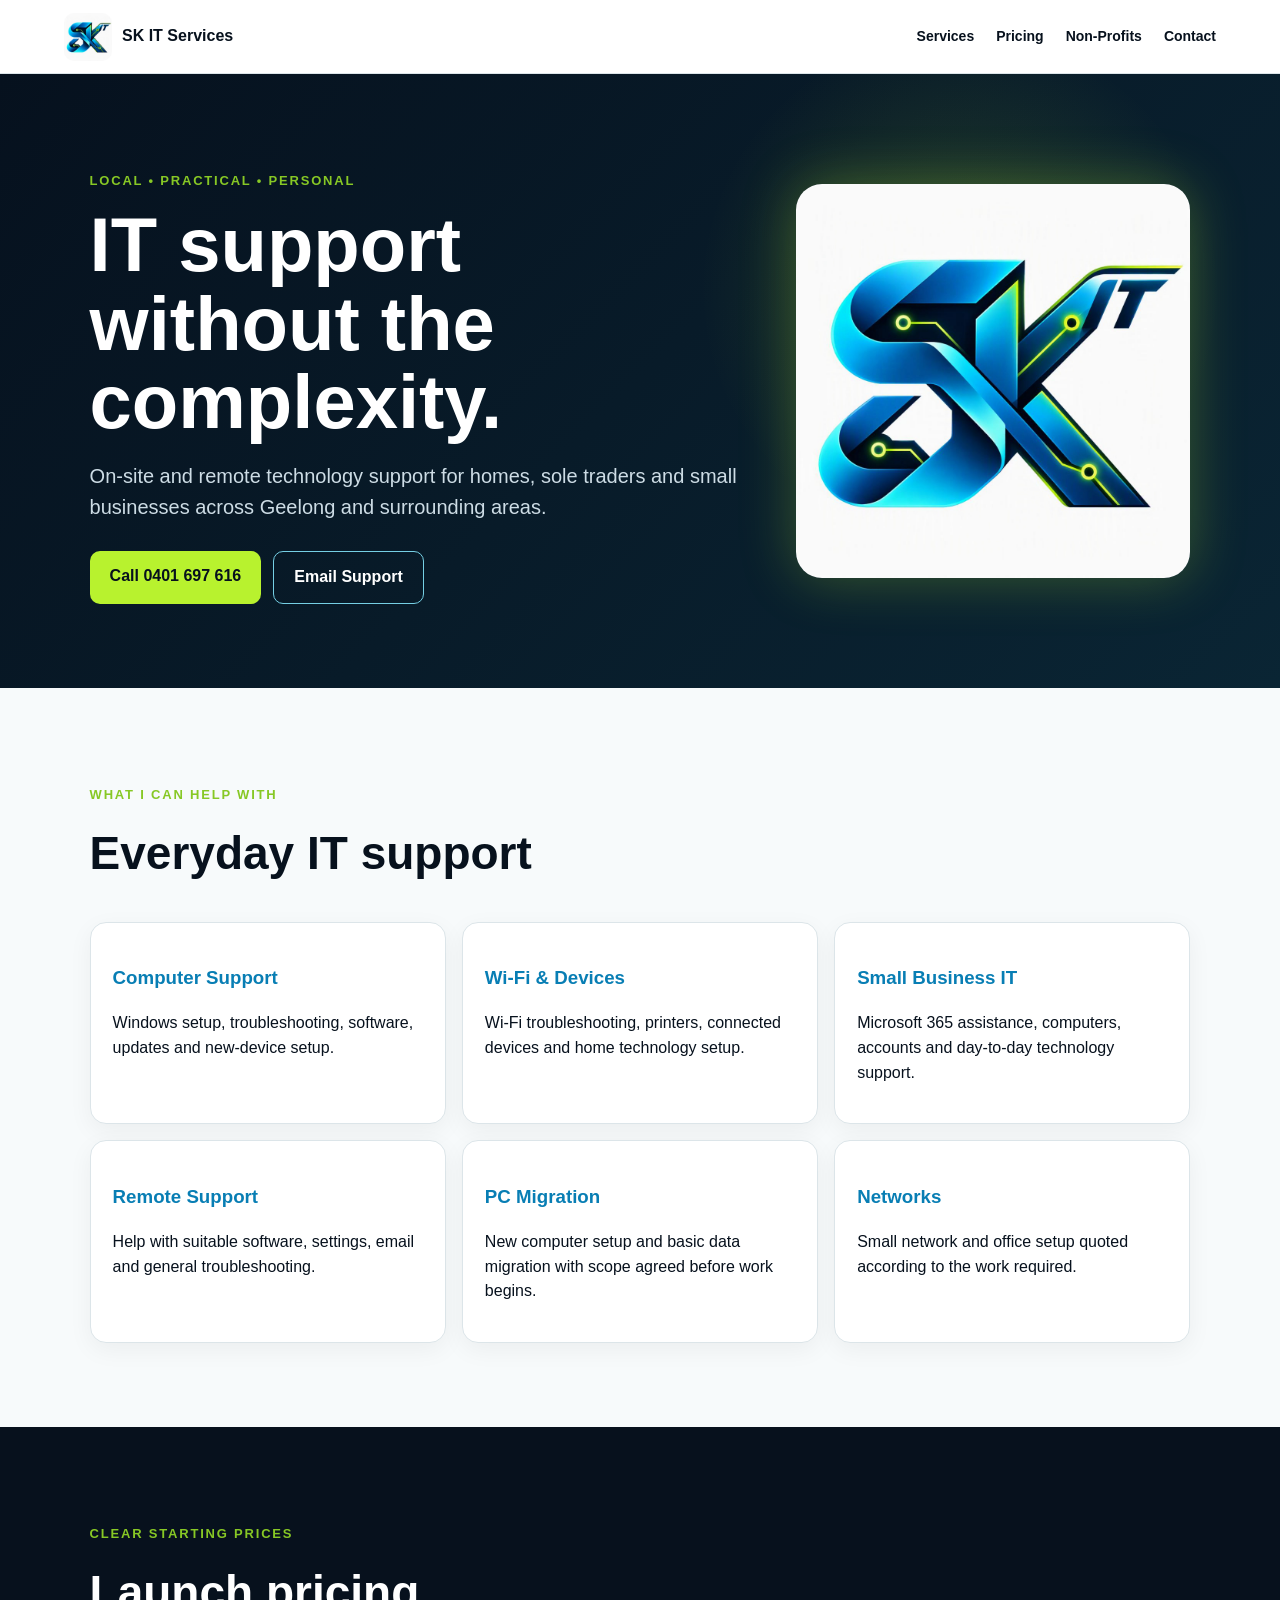
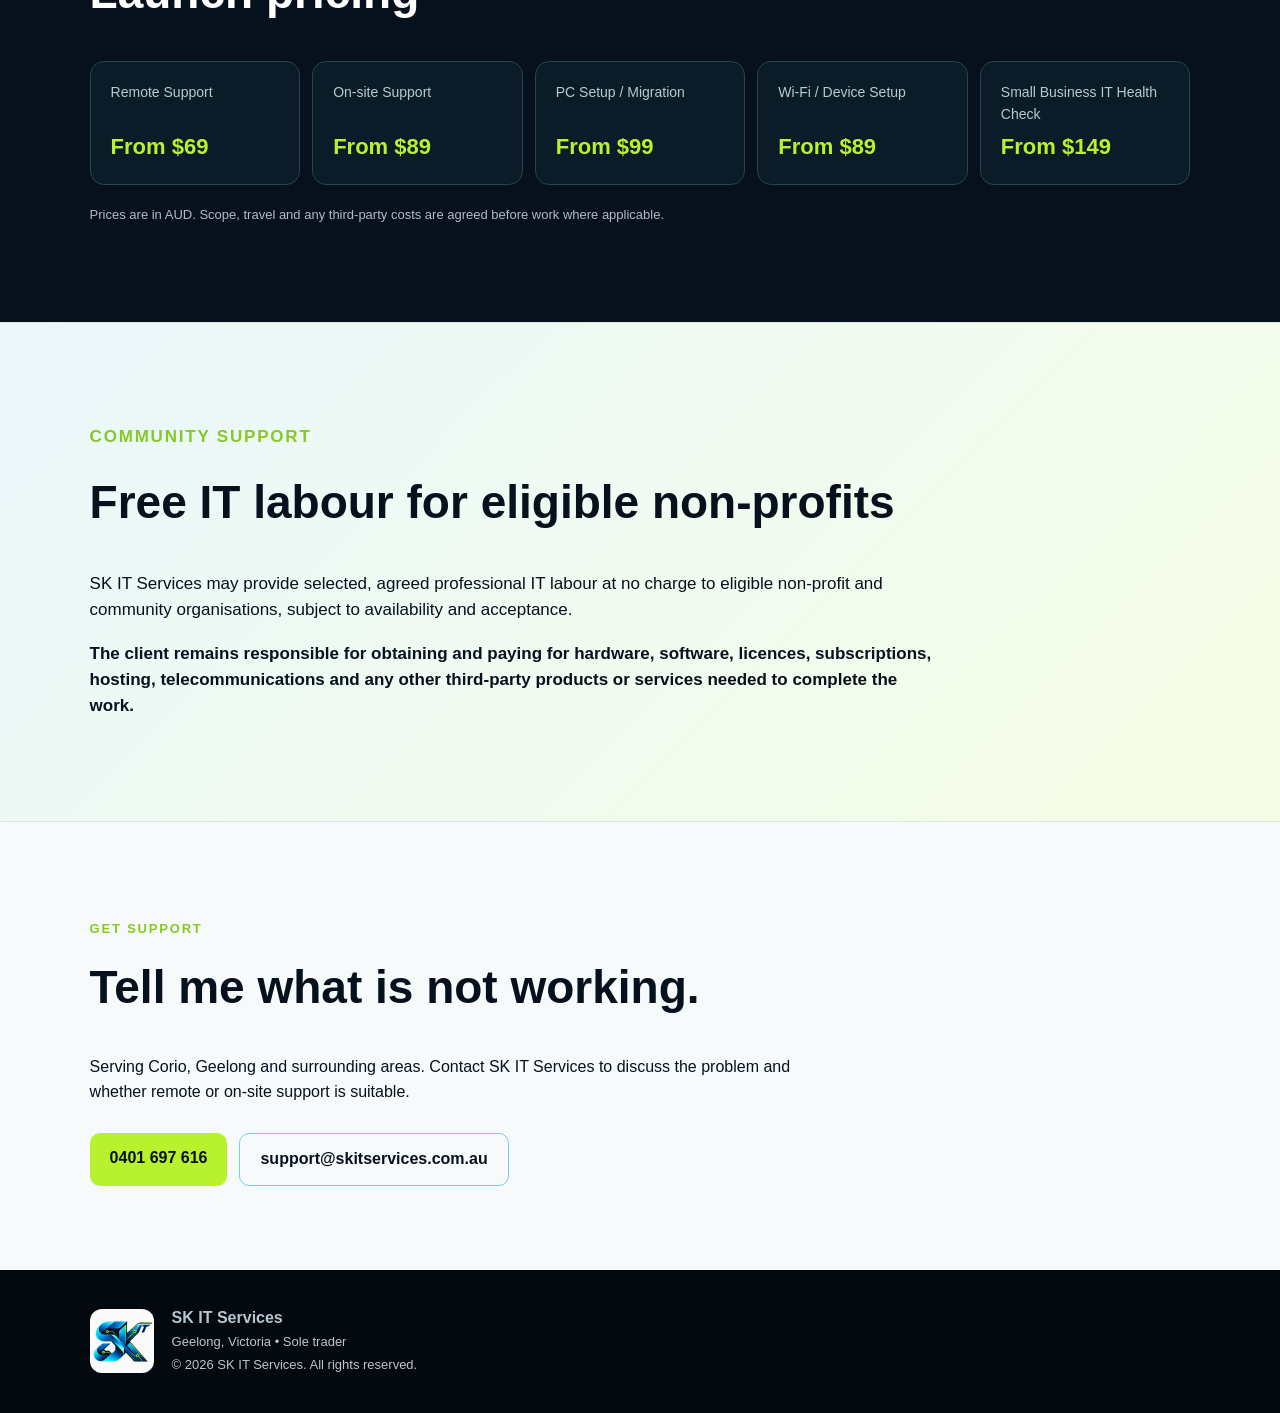
==== index.html @ b5fb4bb1 "Add files via upload" ====
<!doctype html><html lang="en"><head><meta charset="utf-8"><meta name="viewport" content="width=device-width,initial-scale=1"><meta name="description" content="SK IT Services - local IT support for homes, sole traders, small businesses and non-profits in Geelong and surrounding areas."><title>SK IT Services | Geelong IT Support</title><link rel="stylesheet" href="style.css"></head><body>
<header><a class="brand" href="#top"><img src="Designer.jpg" alt="SK IT Services logo"><span>SK IT Services</span></a><nav><a href="#services">Services</a><a href="#pricing">Pricing</a><a href="#community">Non-Profits</a><a href="#contact">Contact</a></nav></header>
<main id="top"><section class="hero"><div><p class="eyebrow">LOCAL • PRACTICAL • PERSONAL</p><h1>IT support without the complexity.</h1><p class="lead">On-site and remote technology support for homes, sole traders and small businesses across Geelong and surrounding areas.</p><div class="actions"><a class="primary" href="tel:+61401697616">Call 0401 697 616</a><a class="secondary" href="mailto:support@skitservices.com.au">Email Support</a></div></div><img class="hero-logo" src="Designer.jpg" alt="SK IT Services blue SK circuit logo"></section>
<section id="services"><p class="eyebrow">WHAT I CAN HELP WITH</p><h2>Everyday IT support</h2><div class="cards"><article><h3>Computer Support</h3><p>Windows setup, troubleshooting, software, updates and new-device setup.</p></article><article><h3>Wi-Fi & Devices</h3><p>Wi-Fi troubleshooting, printers, connected devices and home technology setup.</p></article><article><h3>Small Business IT</h3><p>Microsoft 365 assistance, computers, accounts and day-to-day technology support.</p></article><article><h3>Remote Support</h3><p>Help with suitable software, settings, email and general troubleshooting.</p></article><article><h3>PC Migration</h3><p>New computer setup and basic data migration with scope agreed before work begins.</p></article><article><h3>Networks</h3><p>Small network and office setup quoted according to the work required.</p></article></div></section>
<section id="pricing" class="dark"><p class="eyebrow">CLEAR STARTING PRICES</p><h2>Launch pricing</h2><div class="prices"><article><span>Remote Support</span><strong>From $69</strong></article><article><span>On-site Support</span><strong>From $89</strong></article><article><span>PC Setup / Migration</span><strong>From $99</strong></article><article><span>Wi-Fi / Device Setup</span><strong>From $89</strong></article><article><span>Small Business IT Health Check</span><strong>From $149</strong></article></div><p class="note">Prices are in AUD. Scope, travel and any third-party costs are agreed before work where applicable.</p></section>
<section id="community" class="community"><p class="eyebrow">COMMUNITY SUPPORT</p><h2>Free IT labour for eligible non-profits</h2><p>SK IT Services may provide selected, agreed professional IT labour at no charge to eligible non-profit and community organisations, subject to availability and acceptance.</p><p><strong>The client remains responsible for obtaining and paying for hardware, software, licences, subscriptions, hosting, telecommunications and any other third-party products or services needed to complete the work.</strong></p></section>
<section id="contact"><p class="eyebrow">GET SUPPORT</p><h2>Tell me what is not working.</h2><p>Serving Corio, Geelong and surrounding areas. Contact SK IT Services to discuss the problem and whether remote or on-site support is suitable.</p><div class="actions"><a class="primary" href="tel:+61401697616">0401 697 616</a><a class="secondary" href="mailto:support@skitservices.com.au">support@skitservices.com.au</a></div></section></main>
<footer><img src="Designer.jpg" alt="SK IT Services logo"><div><strong>SK IT Services</strong><p>Geelong, Victoria • Sole trader</p><p>© 2026 SK IT Services. All rights reserved.</p></div></footer></body></html>
---- style.css ----
:root{--ink:#07111d;--blue:#087ec1;--cyan:#29d6ef;--lime:#b8f22e;--muted:#5e6b78;--paper:#f7fafb;--line:#dce5e9}*{box-sizing:border-box}html{scroll-behavior:smooth}body{margin:0;font-family:Arial,Helvetica,sans-serif;color:var(--ink);background:var(--paper);line-height:1.55}header{height:74px;display:flex;align-items:center;justify-content:space-between;padding:0 max(5vw,20px);background:#fff;border-bottom:1px solid var(--line);position:sticky;top:0;z-index:10}.brand{display:flex;gap:10px;align-items:center;color:var(--ink);text-decoration:none;font-weight:800}.brand img{width:48px;height:48px;object-fit:cover;border-radius:10px}nav{display:flex;gap:22px}nav a{color:var(--ink);text-decoration:none;font-weight:650;font-size:14px}main>section{padding:84px max(7vw,24px)}.hero{min-height:600px;display:grid;grid-template-columns:1.25fr .75fr;gap:48px;align-items:center;background:radial-gradient(circle at 75% 35%,rgba(184,242,46,.16),transparent 25%),linear-gradient(135deg,#06111e,#0a2534);color:#fff}.hero h1{font-size:clamp(42px,6vw,76px);line-height:1.03;margin:.2em 0;max-width:820px}.lead{font-size:20px;max-width:700px;color:#cddce5}.eyebrow{color:#87c825;font-size:13px;font-weight:900;letter-spacing:1.8px}.hero-logo{width:min(100%,460px);border-radius:26px;box-shadow:0 0 55px rgba(184,242,46,.28)}.actions{display:flex;gap:12px;flex-wrap:wrap;margin-top:28px}.actions a{padding:13px 20px;border-radius:10px;text-decoration:none;font-weight:800}.primary{background:var(--lime);color:#07111d}.secondary{border:1px solid #75cfe4;color:inherit}h2{font-size:clamp(30px,4vw,46px);margin:.15em 0 .7em}.cards{display:grid;grid-template-columns:repeat(3,1fr);gap:16px}.cards article{background:#fff;border:1px solid var(--line);border-radius:16px;padding:22px;box-shadow:0 7px 25px rgba(7,17,29,.05)}.cards h3{color:#087eb4}.dark{background:#07111d;color:#fff}.prices{display:grid;grid-template-columns:repeat(5,1fr);gap:12px}.prices article{border:1px solid #244454;border-radius:14px;padding:20px;background:#0b1c28}.prices span{display:block;color:#b8c9d2;font-size:14px;min-height:48px}.prices strong{display:block;color:var(--lime);font-size:22px}.note{color:#aebdc6;font-size:13px;margin-top:20px}.community{background:linear-gradient(135deg,#eaf7fb,#f7fee6);border-top:1px solid #d7e8da;border-bottom:1px solid #d7e8da}.community p{max-width:850px;font-size:17px}#contact p{max-width:760px}footer{background:#03090e;color:#b7c6cf;padding:36px max(7vw,24px);display:flex;gap:18px;align-items:center}footer img{width:64px;height:64px;object-fit:cover;border-radius:12px}footer p{margin:2px 0;font-size:13px}@media(max-width:820px){nav{display:none}.hero{grid-template-columns:1fr;min-height:unset}.hero-logo{width:240px}.cards{grid-template-columns:1fr}.prices{grid-template-columns:1fr 1fr}.hero{padding-top:60px}}@media(max-width:460px){.prices{grid-template-columns:1fr}.hero h1{font-size:42px}main>section{padding:58px 22px}.secondary{word-break:break-word}}
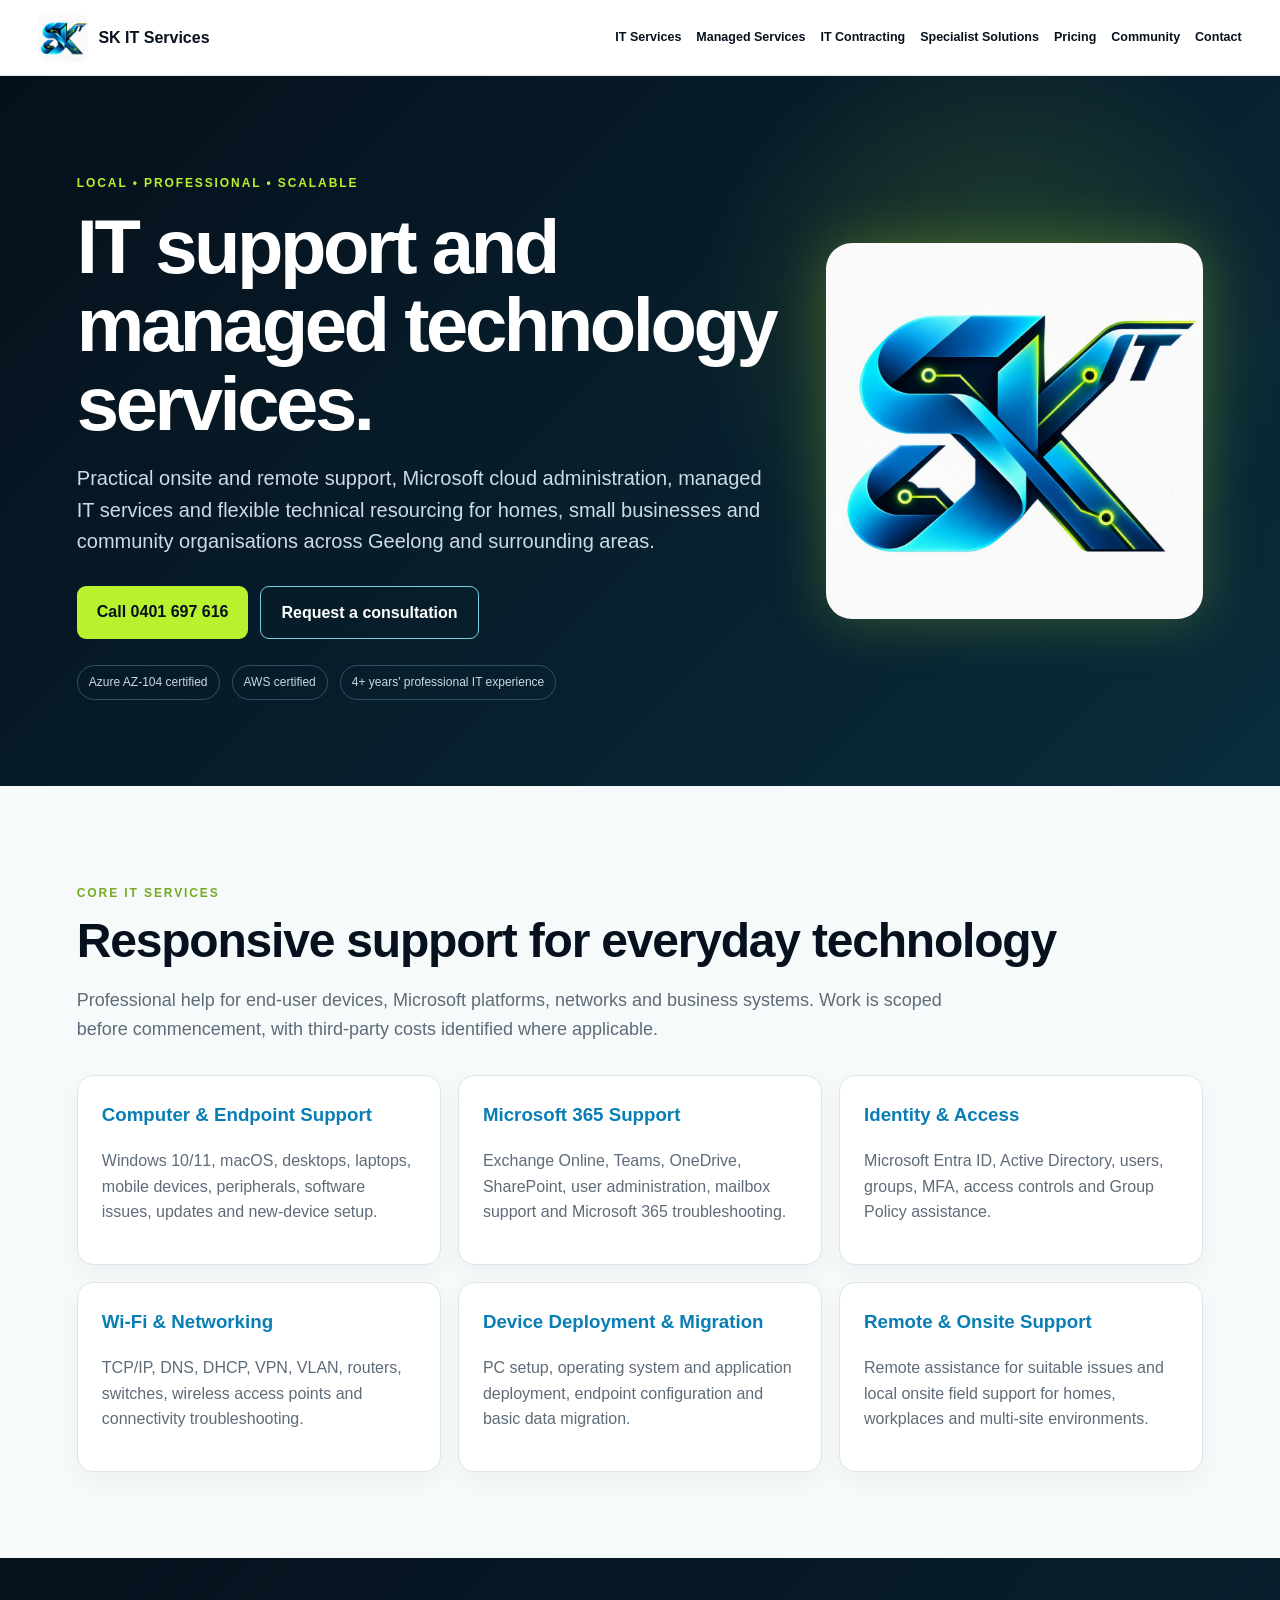
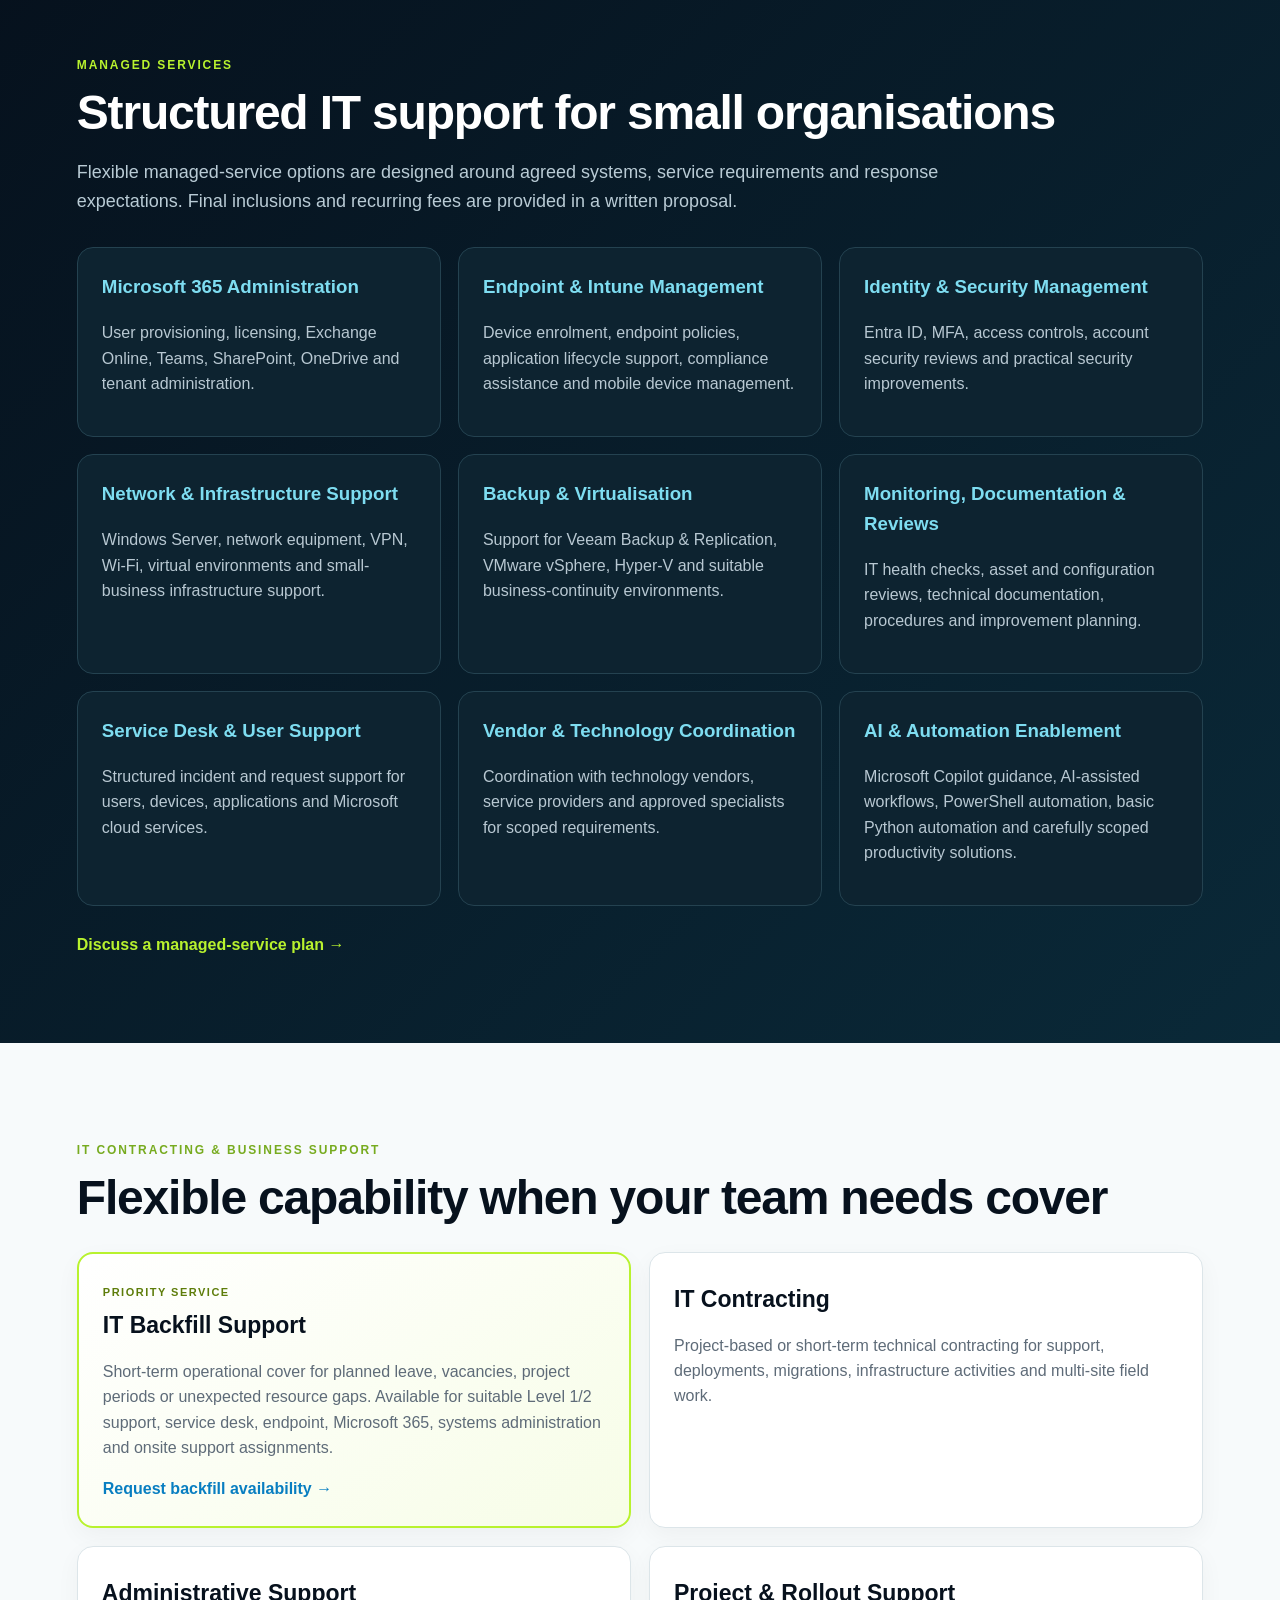
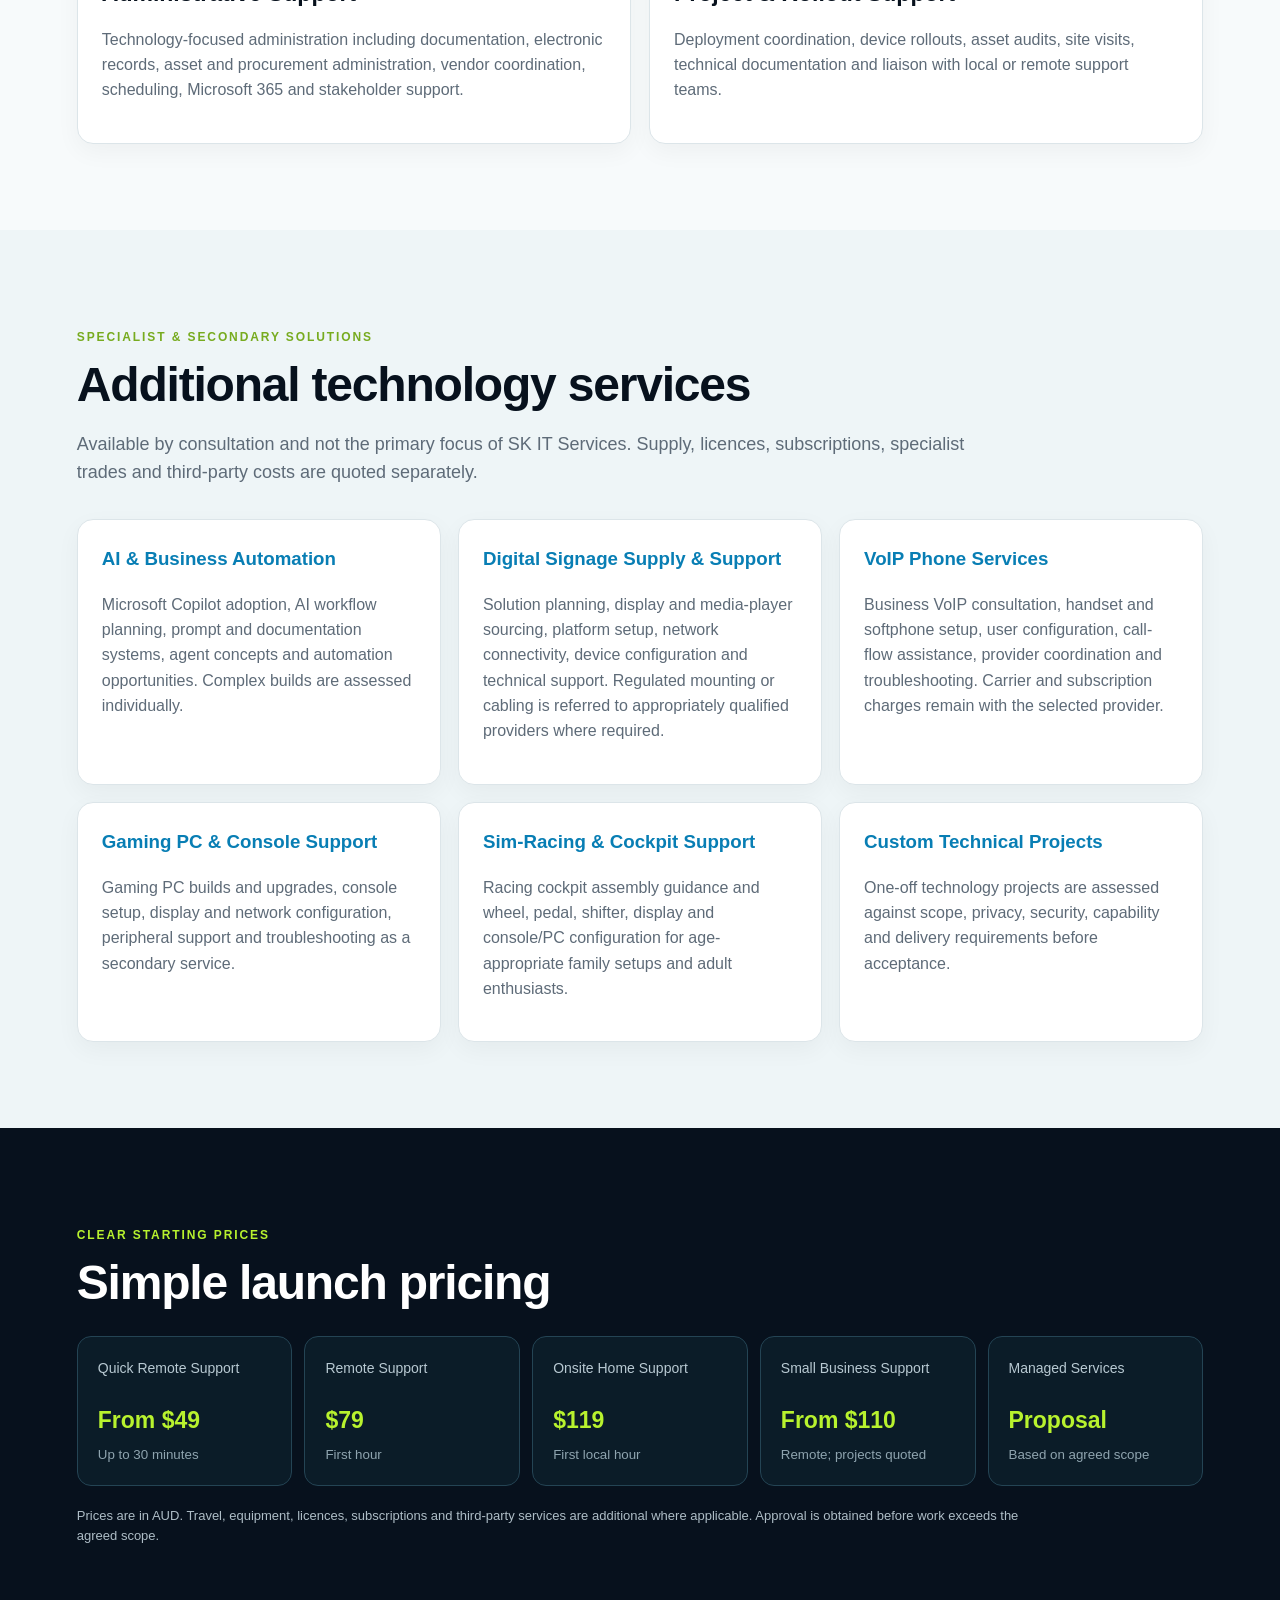
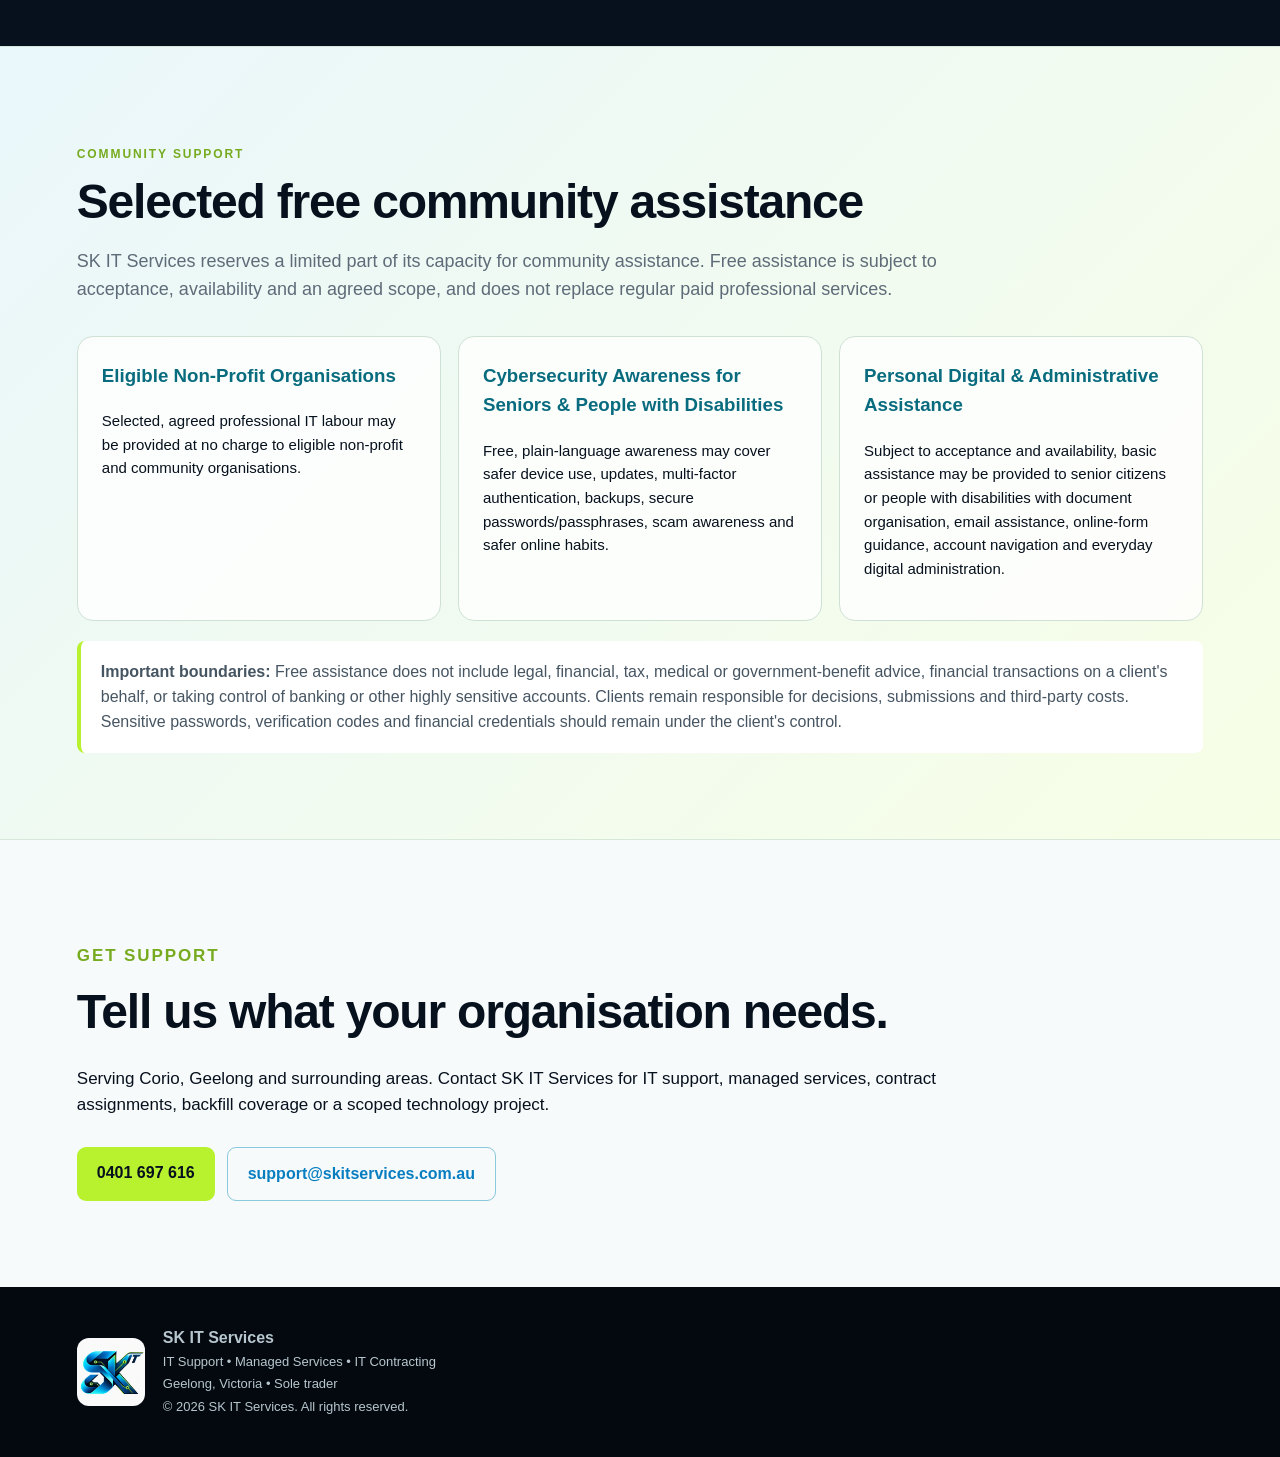
==== commit 0cbc5d2d: "Add files via upload" ====
--- a/index.html
+++ b/index.html
@@ -1,8 +1,13 @@
-<!doctype html><html lang="en"><head><meta charset="utf-8"><meta name="viewport" content="width=device-width,initial-scale=1"><meta name="description" content="SK IT Services - local IT support for homes, sole traders, small businesses and non-profits in Geelong and surrounding areas."><title>SK IT Services | Geelong IT Support</title><link rel="stylesheet" href="style.css"></head><body>
-<header><a class="brand" href="#top"><img src="Designer.jpg" alt="SK IT Services logo"><span>SK IT Services</span></a><nav><a href="#services">Services</a><a href="#pricing">Pricing</a><a href="#community">Non-Profits</a><a href="#contact">Contact</a></nav></header>
-<main id="top"><section class="hero"><div><p class="eyebrow">LOCAL • PRACTICAL • PERSONAL</p><h1>IT support without the complexity.</h1><p class="lead">On-site and remote technology support for homes, sole traders and small businesses across Geelong and surrounding areas.</p><div class="actions"><a class="primary" href="tel:+61401697616">Call 0401 697 616</a><a class="secondary" href="mailto:support@skitservices.com.au">Email Support</a></div></div><img class="hero-logo" src="Designer.jpg" alt="SK IT Services blue SK circuit logo"></section>
-<section id="services"><p class="eyebrow">WHAT I CAN HELP WITH</p><h2>Everyday IT support</h2><div class="cards"><article><h3>Computer Support</h3><p>Windows setup, troubleshooting, software, updates and new-device setup.</p></article><article><h3>Wi-Fi & Devices</h3><p>Wi-Fi troubleshooting, printers, connected devices and home technology setup.</p></article><article><h3>Small Business IT</h3><p>Microsoft 365 assistance, computers, accounts and day-to-day technology support.</p></article><article><h3>Remote Support</h3><p>Help with suitable software, settings, email and general troubleshooting.</p></article><article><h3>PC Migration</h3><p>New computer setup and basic data migration with scope agreed before work begins.</p></article><article><h3>Networks</h3><p>Small network and office setup quoted according to the work required.</p></article></div></section>
-<section id="pricing" class="dark"><p class="eyebrow">CLEAR STARTING PRICES</p><h2>Launch pricing</h2><div class="prices"><article><span>Remote Support</span><strong>From $69</strong></article><article><span>On-site Support</span><strong>From $89</strong></article><article><span>PC Setup / Migration</span><strong>From $99</strong></article><article><span>Wi-Fi / Device Setup</span><strong>From $89</strong></article><article><span>Small Business IT Health Check</span><strong>From $149</strong></article></div><p class="note">Prices are in AUD. Scope, travel and any third-party costs are agreed before work where applicable.</p></section>
-<section id="community" class="community"><p class="eyebrow">COMMUNITY SUPPORT</p><h2>Free IT labour for eligible non-profits</h2><p>SK IT Services may provide selected, agreed professional IT labour at no charge to eligible non-profit and community organisations, subject to availability and acceptance.</p><p><strong>The client remains responsible for obtaining and paying for hardware, software, licences, subscriptions, hosting, telecommunications and any other third-party products or services needed to complete the work.</strong></p></section>
-<section id="contact"><p class="eyebrow">GET SUPPORT</p><h2>Tell me what is not working.</h2><p>Serving Corio, Geelong and surrounding areas. Contact SK IT Services to discuss the problem and whether remote or on-site support is suitable.</p><div class="actions"><a class="primary" href="tel:+61401697616">0401 697 616</a><a class="secondary" href="mailto:support@skitservices.com.au">support@skitservices.com.au</a></div></section></main>
-<footer><img src="Designer.jpg" alt="SK IT Services logo"><div><strong>SK IT Services</strong><p>Geelong, Victoria • Sole trader</p><p>© 2026 SK IT Services. All rights reserved.</p></div></footer></body></html>
+<!doctype html><html lang="en"><head><meta charset="utf-8"><meta name="viewport" content="width=device-width,initial-scale=1"><meta name="description" content="SK IT Services provides IT support, managed services, Microsoft cloud support, IT backfill and specialist technology solutions across Geelong and surrounding areas."><title>SK IT Services | IT Support & Managed Services Geelong</title><link rel="stylesheet" href="style.css"></head><body>
+<header><a class="brand" href="#top"><img src="Designer.jpg" alt="SK IT Services logo"><span>SK IT Services</span></a><button class="menu" aria-label="Open navigation" aria-expanded="false">☰</button><nav><a href="#services">IT Services</a><a href="#managed">Managed Services</a><a href="#workforce">IT Contracting</a><a href="#specialist">Specialist Solutions</a><a href="#pricing">Pricing</a><a href="#community">Community</a><a href="#contact">Contact</a></nav></header>
+<main id="top">
+<section class="hero"><div><p class="eyebrow">LOCAL • PROFESSIONAL • SCALABLE</p><h1>IT support and managed technology services.</h1><p class="lead">Practical onsite and remote support, Microsoft cloud administration, managed IT services and flexible technical resourcing for homes, small businesses and community organisations across Geelong and surrounding areas.</p><div class="actions"><a class="primary" href="tel:+61401697616">Call 0401 697 616</a><a class="secondary" href="mailto:support@skitservices.com.au?subject=IT%20Services%20Enquiry">Request a consultation</a></div><div class="trust"><span>Azure AZ-104 certified</span><span>AWS certified</span><span>4+ years' professional IT experience</span></div></div><img class="hero-logo" src="Designer.jpg" alt="SK IT Services logo"></section>
+<section id="services"><p class="eyebrow">CORE IT SERVICES</p><h2>Responsive support for everyday technology</h2><p class="section-intro">Professional help for end-user devices, Microsoft platforms, networks and business systems. Work is scoped before commencement, with third-party costs identified where applicable.</p><div class="cards"><article><h3>Computer & Endpoint Support</h3><p>Windows 10/11, macOS, desktops, laptops, mobile devices, peripherals, software issues, updates and new-device setup.</p></article><article><h3>Microsoft 365 Support</h3><p>Exchange Online, Teams, OneDrive, SharePoint, user administration, mailbox support and Microsoft 365 troubleshooting.</p></article><article><h3>Identity & Access</h3><p>Microsoft Entra ID, Active Directory, users, groups, MFA, access controls and Group Policy assistance.</p></article><article><h3>Wi-Fi & Networking</h3><p>TCP/IP, DNS, DHCP, VPN, VLAN, routers, switches, wireless access points and connectivity troubleshooting.</p></article><article><h3>Device Deployment & Migration</h3><p>PC setup, operating system and application deployment, endpoint configuration and basic data migration.</p></article><article><h3>Remote & Onsite Support</h3><p>Remote assistance for suitable issues and local onsite field support for homes, workplaces and multi-site environments.</p></article></div></section>
+<section id="managed" class="managed"><p class="eyebrow">MANAGED SERVICES</p><h2>Structured IT support for small organisations</h2><p class="section-intro light-copy">Flexible managed-service options are designed around agreed systems, service requirements and response expectations. Final inclusions and recurring fees are provided in a written proposal.</p><div class="cards dark-cards"><article><h3>Microsoft 365 Administration</h3><p>User provisioning, licensing, Exchange Online, Teams, SharePoint, OneDrive and tenant administration.</p></article><article><h3>Endpoint & Intune Management</h3><p>Device enrolment, endpoint policies, application lifecycle support, compliance assistance and mobile device management.</p></article><article><h3>Identity & Security Management</h3><p>Entra ID, MFA, access controls, account security reviews and practical security improvements.</p></article><article><h3>Network & Infrastructure Support</h3><p>Windows Server, network equipment, VPN, Wi-Fi, virtual environments and small-business infrastructure support.</p></article><article><h3>Backup & Virtualisation</h3><p>Support for Veeam Backup & Replication, VMware vSphere, Hyper-V and suitable business-continuity environments.</p></article><article><h3>Monitoring, Documentation & Reviews</h3><p>IT health checks, asset and configuration reviews, technical documentation, procedures and improvement planning.</p></article><article><h3>Service Desk & User Support</h3><p>Structured incident and request support for users, devices, applications and Microsoft cloud services.</p></article><article><h3>Vendor & Technology Coordination</h3><p>Coordination with technology vendors, service providers and approved specialists for scoped requirements.</p></article><article><h3>AI & Automation Enablement</h3><p>Microsoft Copilot guidance, AI-assisted workflows, PowerShell automation, basic Python automation and carefully scoped productivity solutions.</p></article></div><a class="text-link" href="mailto:support@skitservices.com.au?subject=Managed%20Services%20Consultation">Discuss a managed-service plan →</a></section>
+<section id="workforce"><p class="eyebrow">IT CONTRACTING & BUSINESS SUPPORT</p><h2>Flexible capability when your team needs cover</h2><div class="feature-grid"><article class="feature highlight"><span>PRIORITY SERVICE</span><h3>IT Backfill Support</h3><p>Short-term operational cover for planned leave, vacancies, project periods or unexpected resource gaps. Available for suitable Level 1/2 support, service desk, endpoint, Microsoft 365, systems administration and onsite support assignments.</p><a href="mailto:support@skitservices.com.au?subject=IT%20Backfill%20Support">Request backfill availability →</a></article><article class="feature"><h3>IT Contracting</h3><p>Project-based or short-term technical contracting for support, deployments, migrations, infrastructure activities and multi-site field work.</p></article><article class="feature"><h3>Administrative Support</h3><p>Technology-focused administration including documentation, electronic records, asset and procurement administration, vendor coordination, scheduling, Microsoft 365 and stakeholder support.</p></article><article class="feature"><h3>Project & Rollout Support</h3><p>Deployment coordination, device rollouts, asset audits, site visits, technical documentation and liaison with local or remote support teams.</p></article></div></section>
+<section id="specialist" class="soft"><p class="eyebrow">SPECIALIST & SECONDARY SOLUTIONS</p><h2>Additional technology services</h2><p class="section-intro">Available by consultation and not the primary focus of SK IT Services. Supply, licences, subscriptions, specialist trades and third-party costs are quoted separately.</p><div class="cards"><article><h3>AI & Business Automation</h3><p>Microsoft Copilot adoption, AI workflow planning, prompt and documentation systems, agent concepts and automation opportunities. Complex builds are assessed individually.</p></article><article><h3>Digital Signage Supply & Support</h3><p>Solution planning, display and media-player sourcing, platform setup, network connectivity, device configuration and technical support. Regulated mounting or cabling is referred to appropriately qualified providers where required.</p></article><article><h3>VoIP Phone Services</h3><p>Business VoIP consultation, handset and softphone setup, user configuration, call-flow assistance, provider coordination and troubleshooting. Carrier and subscription charges remain with the selected provider.</p></article><article><h3>Gaming PC & Console Support</h3><p>Gaming PC builds and upgrades, console setup, display and network configuration, peripheral support and troubleshooting as a secondary service.</p></article><article><h3>Sim-Racing & Cockpit Support</h3><p>Racing cockpit assembly guidance and wheel, pedal, shifter, display and console/PC configuration for age-appropriate family setups and adult enthusiasts.</p></article><article><h3>Custom Technical Projects</h3><p>One-off technology projects are assessed against scope, privacy, security, capability and delivery requirements before acceptance.</p></article></div></section>
+<section id="pricing" class="pricing-section"><p class="eyebrow">CLEAR STARTING PRICES</p><h2>Simple launch pricing</h2><div class="prices"><article><span>Quick Remote Support</span><strong>From $49</strong><small>Up to 30 minutes</small></article><article><span>Remote Support</span><strong>$79</strong><small>First hour</small></article><article><span>Onsite Home Support</span><strong>$119</strong><small>First local hour</small></article><article><span>Small Business Support</span><strong>From $110</strong><small>Remote; projects quoted</small></article><article><span>Managed Services</span><strong>Proposal</strong><small>Based on agreed scope</small></article></div><p class="note">Prices are in AUD. Travel, equipment, licences, subscriptions and third-party services are additional where applicable. Approval is obtained before work exceeds the agreed scope.</p></section>
+<section id="community" class="community"><p class="eyebrow">COMMUNITY SUPPORT</p><h2>Selected free community assistance</h2><p class="section-intro">SK IT Services reserves a limited part of its capacity for community assistance. Free assistance is subject to acceptance, availability and an agreed scope, and does not replace regular paid professional services.</p><div class="community-grid"><article><h3>Eligible Non-Profit Organisations</h3><p>Selected, agreed professional IT labour may be provided at no charge to eligible non-profit and community organisations.</p></article><article><h3>Cybersecurity Awareness for Seniors & People with Disabilities</h3><p>Free, plain-language awareness may cover safer device use, updates, multi-factor authentication, backups, secure passwords/passphrases, scam awareness and safer online habits.</p></article><article><h3>Personal Digital & Administrative Assistance</h3><p>Subject to acceptance and availability, basic assistance may be provided to senior citizens or people with disabilities with document organisation, email assistance, online-form guidance, account navigation and everyday digital administration.</p></article></div><div class="community-notice"><strong>Important boundaries:</strong> Free assistance does not include legal, financial, tax, medical or government-benefit advice, financial transactions on a client's behalf, or taking control of banking or other highly sensitive accounts. Clients remain responsible for decisions, submissions and third-party costs. Sensitive passwords, verification codes and financial credentials should remain under the client's control.</div></section>
+<section id="contact"><p class="eyebrow">GET SUPPORT</p><h2>Tell us what your organisation needs.</h2><p>Serving Corio, Geelong and surrounding areas. Contact SK IT Services for IT support, managed services, contract assignments, backfill coverage or a scoped technology project.</p><div class="actions"><a class="primary" href="tel:+61401697616">0401 697 616</a><a class="contact-email" href="mailto:support@skitservices.com.au">support@skitservices.com.au</a></div></section></main>
+<footer><img src="Designer.jpg" alt="SK IT Services logo"><div><strong>SK IT Services</strong><p>IT Support • Managed Services • IT Contracting</p><p>Geelong, Victoria • Sole trader</p><p>© 2026 SK IT Services. All rights reserved.</p></div></footer>
+<script>const b=document.querySelector('.menu'),n=document.querySelector('nav');b.addEventListener('click',()=>{const o=n.classList.toggle('open');b.setAttribute('aria-expanded',String(o))});document.querySelectorAll('nav a').forEach(a=>a.addEventListener('click',()=>n.classList.remove('open')));</script></body></html>
--- a/style.css
+++ b/style.css
@@ -1 +1 @@
-:root{--ink:#07111d;--blue:#087ec1;--cyan:#29d6ef;--lime:#b8f22e;--muted:#5e6b78;--paper:#f7fafb;--line:#dce5e9}*{box-sizing:border-box}html{scroll-behavior:smooth}body{margin:0;font-family:Arial,Helvetica,sans-serif;color:var(--ink);background:var(--paper);line-height:1.55}header{height:74px;display:flex;align-items:center;justify-content:space-between;padding:0 max(5vw,20px);background:#fff;border-bottom:1px solid var(--line);position:sticky;top:0;z-index:10}.brand{display:flex;gap:10px;align-items:center;color:var(--ink);text-decoration:none;font-weight:800}.brand img{width:48px;height:48px;object-fit:cover;border-radius:10px}nav{display:flex;gap:22px}nav a{color:var(--ink);text-decoration:none;font-weight:650;font-size:14px}main>section{padding:84px max(7vw,24px)}.hero{min-height:600px;display:grid;grid-template-columns:1.25fr .75fr;gap:48px;align-items:center;background:radial-gradient(circle at 75% 35%,rgba(184,242,46,.16),transparent 25%),linear-gradient(135deg,#06111e,#0a2534);color:#fff}.hero h1{font-size:clamp(42px,6vw,76px);line-height:1.03;margin:.2em 0;max-width:820px}.lead{font-size:20px;max-width:700px;color:#cddce5}.eyebrow{color:#87c825;font-size:13px;font-weight:900;letter-spacing:1.8px}.hero-logo{width:min(100%,460px);border-radius:26px;box-shadow:0 0 55px rgba(184,242,46,.28)}.actions{display:flex;gap:12px;flex-wrap:wrap;margin-top:28px}.actions a{padding:13px 20px;border-radius:10px;text-decoration:none;font-weight:800}.primary{background:var(--lime);color:#07111d}.secondary{border:1px solid #75cfe4;color:inherit}h2{font-size:clamp(30px,4vw,46px);margin:.15em 0 .7em}.cards{display:grid;grid-template-columns:repeat(3,1fr);gap:16px}.cards article{background:#fff;border:1px solid var(--line);border-radius:16px;padding:22px;box-shadow:0 7px 25px rgba(7,17,29,.05)}.cards h3{color:#087eb4}.dark{background:#07111d;color:#fff}.prices{display:grid;grid-template-columns:repeat(5,1fr);gap:12px}.prices article{border:1px solid #244454;border-radius:14px;padding:20px;background:#0b1c28}.prices span{display:block;color:#b8c9d2;font-size:14px;min-height:48px}.prices strong{display:block;color:var(--lime);font-size:22px}.note{color:#aebdc6;font-size:13px;margin-top:20px}.community{background:linear-gradient(135deg,#eaf7fb,#f7fee6);border-top:1px solid #d7e8da;border-bottom:1px solid #d7e8da}.community p{max-width:850px;font-size:17px}#contact p{max-width:760px}footer{background:#03090e;color:#b7c6cf;padding:36px max(7vw,24px);display:flex;gap:18px;align-items:center}footer img{width:64px;height:64px;object-fit:cover;border-radius:12px}footer p{margin:2px 0;font-size:13px}@media(max-width:820px){nav{display:none}.hero{grid-template-columns:1fr;min-height:unset}.hero-logo{width:240px}.cards{grid-template-columns:1fr}.prices{grid-template-columns:1fr 1fr}.hero{padding-top:60px}}@media(max-width:460px){.prices{grid-template-columns:1fr}.hero h1{font-size:42px}main>section{padding:58px 22px}.secondary{word-break:break-word}}
+:root{--ink:#07111d;--navy:#071827;--blue:#087ec1;--cyan:#29d6ef;--lime:#b8f22e;--muted:#5e6b78;--paper:#f7fafb;--line:#dce5e9;--max:1220px}*{box-sizing:border-box}html{scroll-behavior:smooth}body{margin:0;font-family:Inter,Segoe UI,Arial,sans-serif;color:var(--ink);background:var(--paper);line-height:1.58}header{min-height:76px;display:flex;align-items:center;justify-content:space-between;padding:12px max(3vw,20px);background:rgba(255,255,255,.97);border-bottom:1px solid var(--line);position:sticky;top:0;z-index:20}.brand{display:flex;gap:10px;align-items:center;color:var(--ink);text-decoration:none;font-weight:850;white-space:nowrap}.brand img{width:50px;height:50px;object-fit:cover;border-radius:11px}nav{display:flex;align-items:center;justify-content:flex-end;gap:15px}nav a{color:var(--ink);text-decoration:none;font-weight:700;font-size:12.5px}nav a:hover{color:var(--blue)}.menu{display:none;background:none;border:0;font-size:26px}main>section{padding:86px max(6vw,24px)}.hero{min-height:620px;display:grid;grid-template-columns:1.3fr .7fr;gap:50px;align-items:center;background:radial-gradient(circle at 78% 34%,rgba(184,242,46,.17),transparent 27%),linear-gradient(135deg,#05101b,#0a2c3c);color:#fff}.hero h1{font-size:clamp(43px,6vw,76px);line-height:1.03;letter-spacing:-.045em;margin:.2em 0;max-width:850px}.lead{font-size:20px;max-width:800px;color:#cddce5}.eyebrow{color:#77ab1f;font-size:12px;font-weight:900;letter-spacing:1.9px}.hero .eyebrow,.managed .eyebrow,.pricing-section .eyebrow{color:var(--lime)}.hero-logo{width:min(100%,460px);border-radius:26px;box-shadow:0 0 55px rgba(184,242,46,.26)}.actions{display:flex;gap:12px;flex-wrap:wrap;margin-top:28px}.actions a{padding:13px 20px;border-radius:9px;text-decoration:none;font-weight:800}.primary{background:var(--lime);color:#07111d}.secondary{border:1px solid #75cfe4;color:#fff}.contact-email{border:1px solid #8ac8dc;color:var(--blue)}.trust{display:flex;gap:12px;flex-wrap:wrap;margin-top:26px}.trust span{border:1px solid #315265;padding:7px 11px;border-radius:999px;color:#c9d8e0;font-size:12px}h2{font-size:clamp(31px,4vw,48px);line-height:1.1;letter-spacing:-.025em;margin:.15em 0 .55em}.section-intro{max-width:900px;color:var(--muted);font-size:18px;margin-top:-8px;margin-bottom:32px}.light-copy{color:#b9cbd5}.cards{max-width:var(--max);display:grid;grid-template-columns:repeat(3,1fr);gap:17px}.cards article,.feature{background:#fff;border:1px solid var(--line);border-radius:16px;padding:24px;box-shadow:0 8px 24px rgba(7,17,29,.045);transition:.2s ease}.cards article:hover,.feature:hover{transform:translateY(-3px);box-shadow:0 14px 32px rgba(7,17,29,.09)}.cards h3{color:#087eb4;margin-top:0}.cards p,.feature p{color:var(--muted)}.managed{background:linear-gradient(135deg,#06111d,#0a2938);color:#fff}.dark-cards article{background:#0d2330;border-color:#244250;box-shadow:none}.dark-cards h3{color:#7eddf1}.dark-cards p{color:#b8c8d2}.text-link{display:inline-block;color:var(--lime);font-weight:800;text-decoration:none;margin-top:26px}.feature-grid{max-width:var(--max);display:grid;grid-template-columns:repeat(2,1fr);gap:18px}.feature h3{font-size:23px;margin:4px 0 8px}.feature.highlight{border:2px solid var(--lime);background:linear-gradient(145deg,#fff,#f7fde7)}.feature.highlight span{font-size:11px;letter-spacing:1.5px;font-weight:900;color:#5e7d0b}.feature a{color:var(--blue);font-weight:800;text-decoration:none}.soft{background:#eef5f7}.pricing-section{background:#07111d;color:#fff}.prices{max-width:var(--max);display:grid;grid-template-columns:repeat(5,1fr);gap:12px}.prices article{border:1px solid #244454;border-radius:14px;padding:20px;background:#0b1c28}.prices span{display:block;color:#b8c9d2;font-size:14px;min-height:45px}.prices strong{display:block;color:var(--lime);font-size:23px}.prices small{display:block;margin-top:5px;color:#8fa4af}.note{max-width:950px;color:#aebdc6;font-size:13px;margin-top:20px}.community{background:linear-gradient(135deg,#eaf7fb,#f7fee6);border-top:1px solid #d7e8da;border-bottom:1px solid #d7e8da}.community-grid{max-width:var(--max);display:grid;grid-template-columns:repeat(3,1fr);gap:17px;margin-top:28px}.community-grid article{background:rgba(255,255,255,.8);border:1px solid #cfe1d5;border-radius:16px;padding:24px}.community-grid h3{margin-top:0;color:#086b7e}.community-grid p{font-size:15px}.community-notice{max-width:var(--max);margin-top:20px;padding:18px 20px;border-left:4px solid var(--lime);background:#fff;border-radius:8px;color:#465562}#contact p{max-width:900px;font-size:17px}footer{background:#03090e;color:#b7c6cf;padding:38px max(6vw,24px);display:flex;gap:18px;align-items:center}footer img{width:68px;height:68px;object-fit:cover;border-radius:12px}footer p{margin:2px 0;font-size:13px}@media(max-width:1100px){nav{gap:9px}nav a{font-size:11.5px}.prices{grid-template-columns:repeat(3,1fr)}}@media(max-width:850px){header{flex-wrap:wrap}.menu{display:block}nav{display:none;width:100%;flex-direction:column;align-items:stretch;padding:12px 0}.open{display:flex}.hero{grid-template-columns:1fr;min-height:unset;padding-top:62px}.hero-logo{width:250px}.cards,.community-grid{grid-template-columns:1fr}.feature-grid{grid-template-columns:1fr}.prices{grid-template-columns:1fr 1fr}}@media(max-width:480px){.prices{grid-template-columns:1fr}.hero h1{font-size:41px}main>section{padding:60px 22px}.secondary,.contact-email{word-break:break-word}}
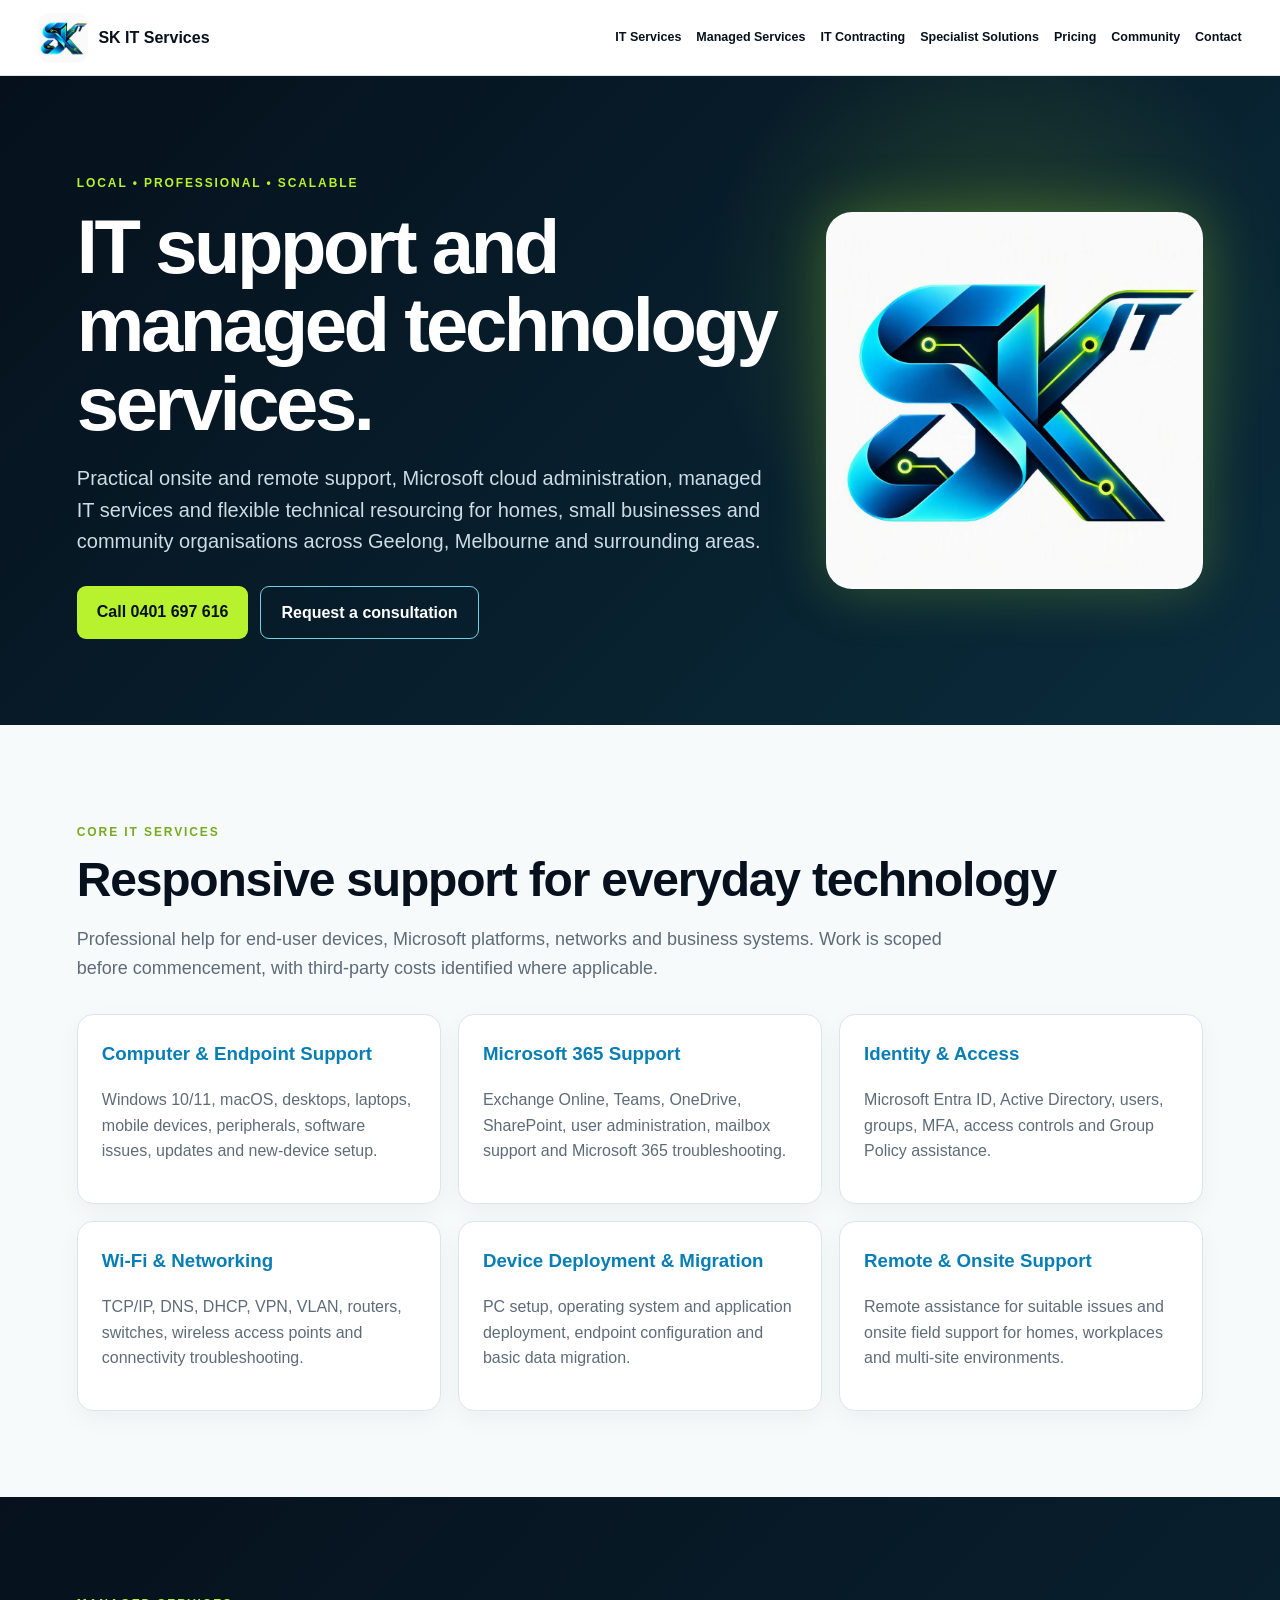
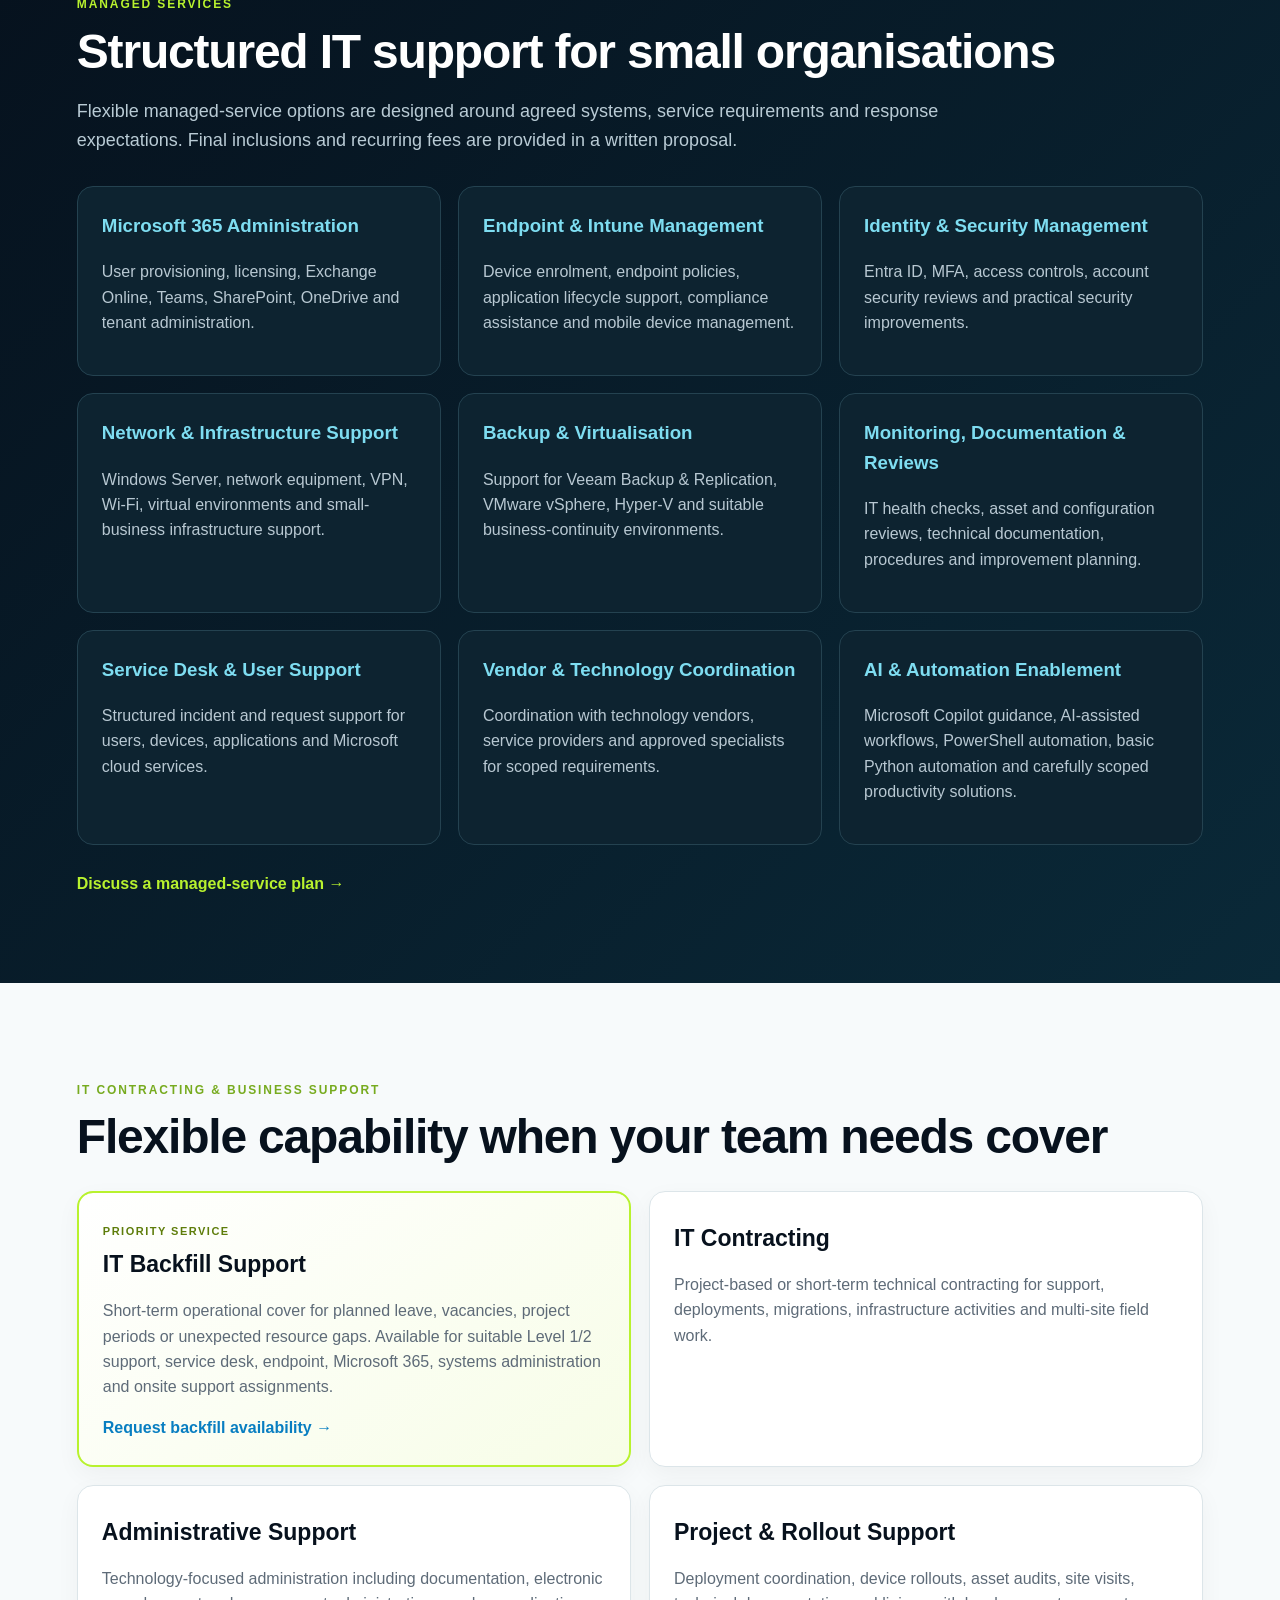
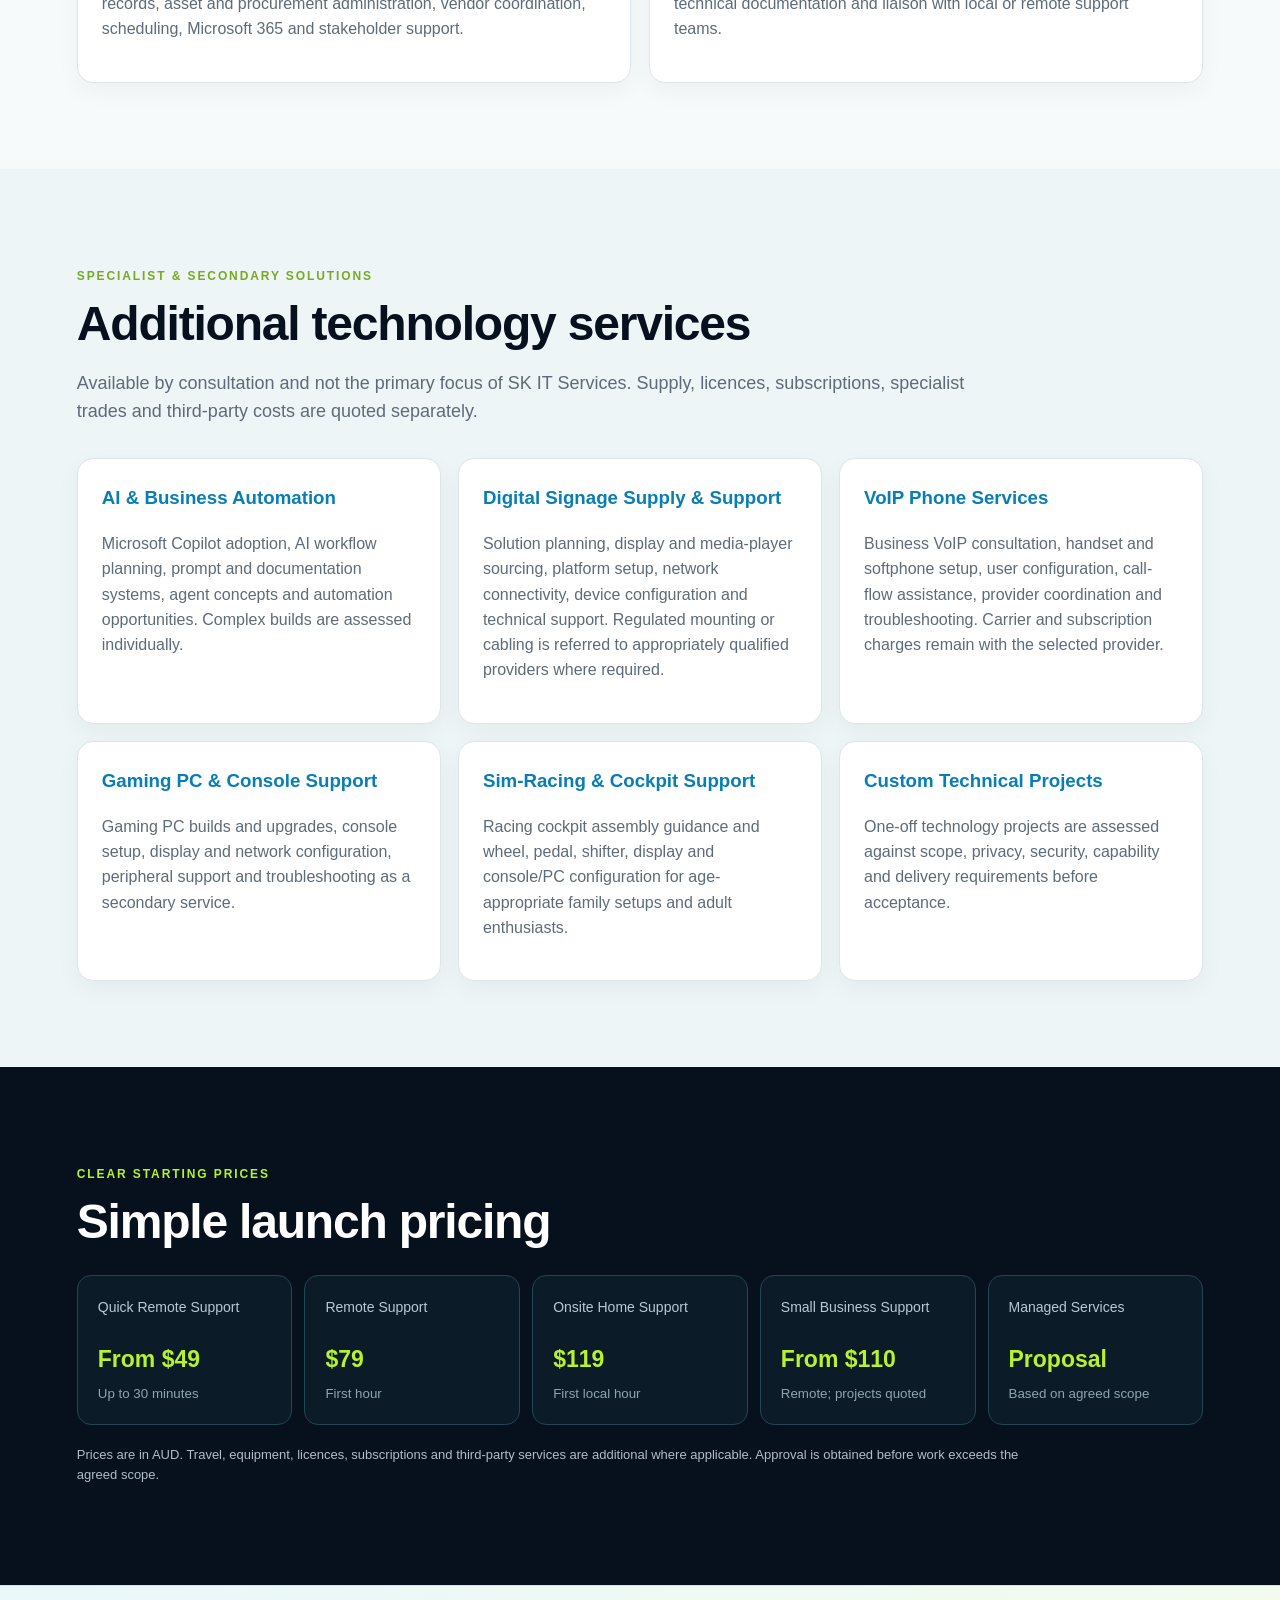
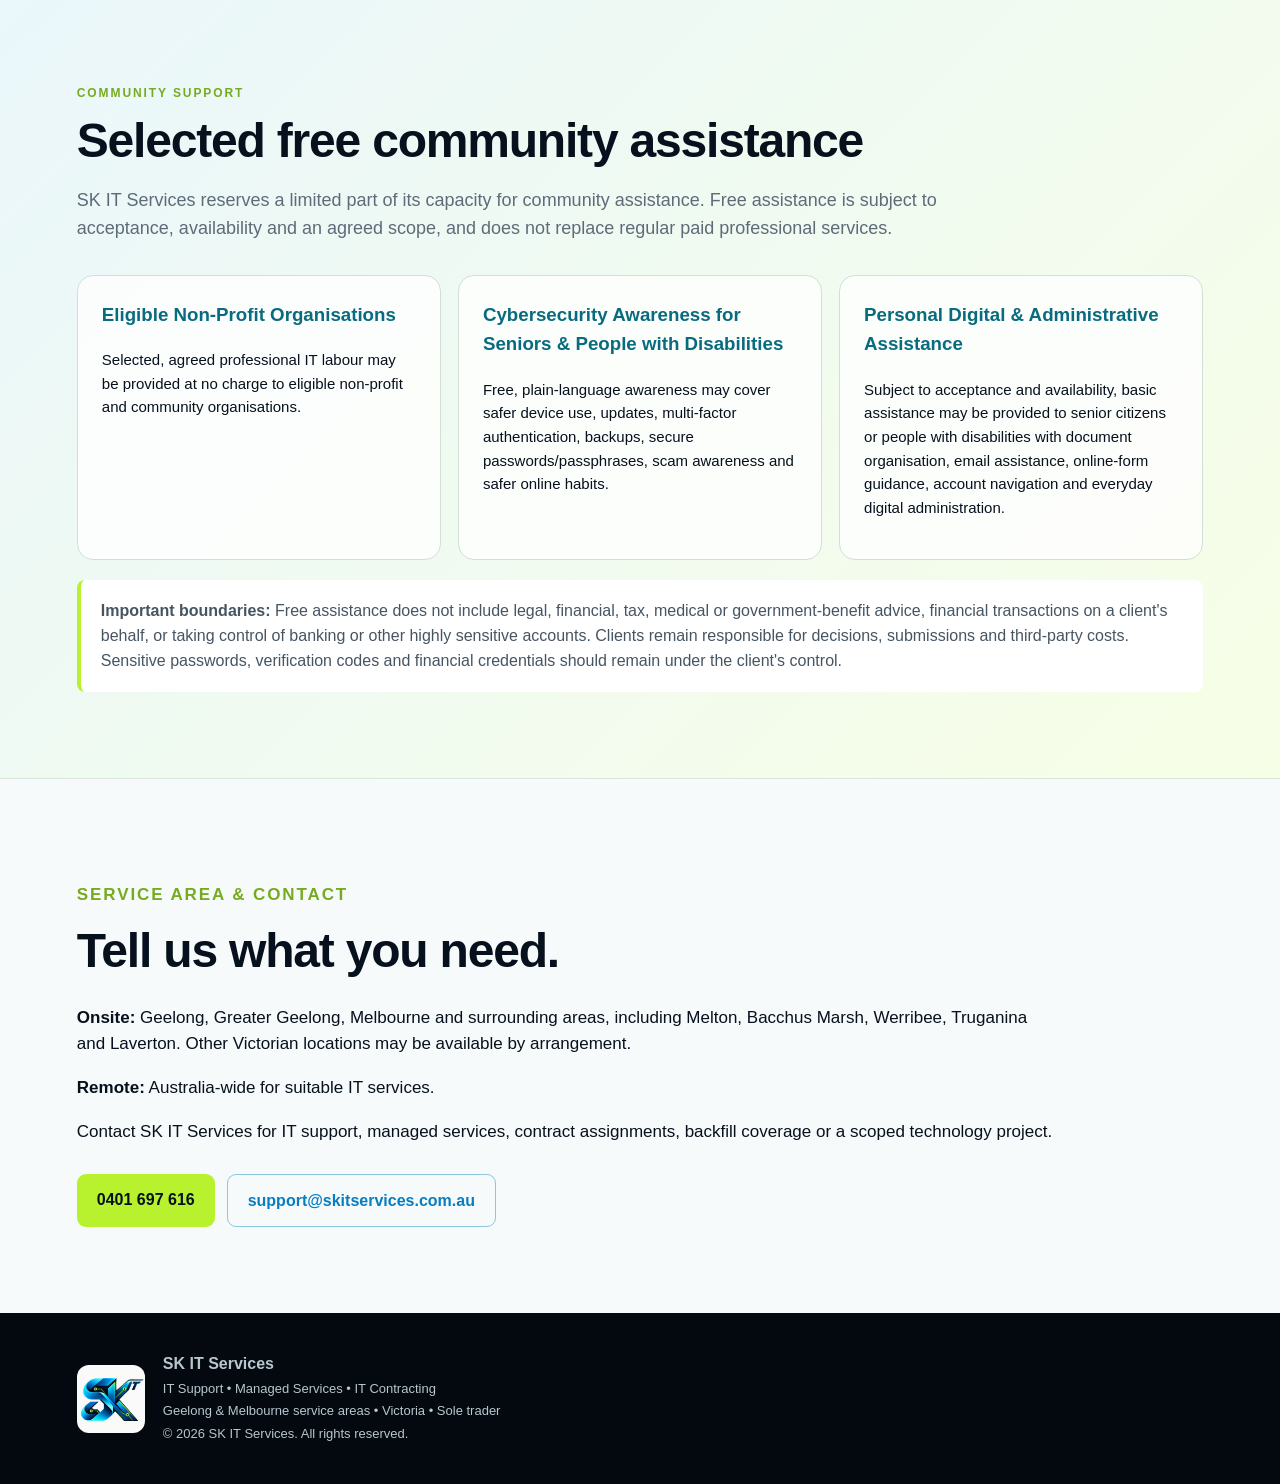
==== commit 9ef2d65e: "Add files via upload" ====
--- a/index.html
+++ b/index.html
@@ -1,13 +1,13 @@
-<!doctype html><html lang="en"><head><meta charset="utf-8"><meta name="viewport" content="width=device-width,initial-scale=1"><meta name="description" content="SK IT Services provides IT support, managed services, Microsoft cloud support, IT backfill and specialist technology solutions across Geelong and surrounding areas."><title>SK IT Services | IT Support & Managed Services Geelong</title><link rel="stylesheet" href="style.css"></head><body>
+<!doctype html><html lang="en"><head><meta charset="utf-8"><meta name="viewport" content="width=device-width,initial-scale=1"><meta name="description" content="SK IT Services provides IT support, managed services, Microsoft cloud support, IT backfill and specialist technology solutions across Geelong, Melbourne and surrounding areas, with Australia-wide remote support for suitable services."><title>SK IT Services | IT Support & Managed Services | Geelong & Melbourne</title><link rel="stylesheet" href="style.css"></head><body>
 <header><a class="brand" href="#top"><img src="Designer.jpg" alt="SK IT Services logo"><span>SK IT Services</span></a><button class="menu" aria-label="Open navigation" aria-expanded="false">☰</button><nav><a href="#services">IT Services</a><a href="#managed">Managed Services</a><a href="#workforce">IT Contracting</a><a href="#specialist">Specialist Solutions</a><a href="#pricing">Pricing</a><a href="#community">Community</a><a href="#contact">Contact</a></nav></header>
 <main id="top">
-<section class="hero"><div><p class="eyebrow">LOCAL • PROFESSIONAL • SCALABLE</p><h1>IT support and managed technology services.</h1><p class="lead">Practical onsite and remote support, Microsoft cloud administration, managed IT services and flexible technical resourcing for homes, small businesses and community organisations across Geelong and surrounding areas.</p><div class="actions"><a class="primary" href="tel:+61401697616">Call 0401 697 616</a><a class="secondary" href="mailto:support@skitservices.com.au?subject=IT%20Services%20Enquiry">Request a consultation</a></div><div class="trust"><span>Azure AZ-104 certified</span><span>AWS certified</span><span>4+ years' professional IT experience</span></div></div><img class="hero-logo" src="Designer.jpg" alt="SK IT Services logo"></section>
-<section id="services"><p class="eyebrow">CORE IT SERVICES</p><h2>Responsive support for everyday technology</h2><p class="section-intro">Professional help for end-user devices, Microsoft platforms, networks and business systems. Work is scoped before commencement, with third-party costs identified where applicable.</p><div class="cards"><article><h3>Computer & Endpoint Support</h3><p>Windows 10/11, macOS, desktops, laptops, mobile devices, peripherals, software issues, updates and new-device setup.</p></article><article><h3>Microsoft 365 Support</h3><p>Exchange Online, Teams, OneDrive, SharePoint, user administration, mailbox support and Microsoft 365 troubleshooting.</p></article><article><h3>Identity & Access</h3><p>Microsoft Entra ID, Active Directory, users, groups, MFA, access controls and Group Policy assistance.</p></article><article><h3>Wi-Fi & Networking</h3><p>TCP/IP, DNS, DHCP, VPN, VLAN, routers, switches, wireless access points and connectivity troubleshooting.</p></article><article><h3>Device Deployment & Migration</h3><p>PC setup, operating system and application deployment, endpoint configuration and basic data migration.</p></article><article><h3>Remote & Onsite Support</h3><p>Remote assistance for suitable issues and local onsite field support for homes, workplaces and multi-site environments.</p></article></div></section>
+<section class="hero"><div><p class="eyebrow">LOCAL • PROFESSIONAL • SCALABLE</p><h1>IT support and managed technology services.</h1><p class="lead">Practical onsite and remote support, Microsoft cloud administration, managed IT services and flexible technical resourcing for homes, small businesses and community organisations across Geelong, Melbourne and surrounding areas.</p><div class="actions"><a class="primary" href="tel:+61401697616">Call 0401 697 616</a><a class="secondary" href="mailto:support@skitservices.com.au?subject=IT%20Services%20Enquiry">Request a consultation</a></div></div><img class="hero-logo" src="Designer.jpg" alt="SK IT Services logo"></section>
+<section id="services"><p class="eyebrow">CORE IT SERVICES</p><h2>Responsive support for everyday technology</h2><p class="section-intro">Professional help for end-user devices, Microsoft platforms, networks and business systems. Work is scoped before commencement, with third-party costs identified where applicable.</p><div class="cards"><article><h3>Computer & Endpoint Support</h3><p>Windows 10/11, macOS, desktops, laptops, mobile devices, peripherals, software issues, updates and new-device setup.</p></article><article><h3>Microsoft 365 Support</h3><p>Exchange Online, Teams, OneDrive, SharePoint, user administration, mailbox support and Microsoft 365 troubleshooting.</p></article><article><h3>Identity & Access</h3><p>Microsoft Entra ID, Active Directory, users, groups, MFA, access controls and Group Policy assistance.</p></article><article><h3>Wi-Fi & Networking</h3><p>TCP/IP, DNS, DHCP, VPN, VLAN, routers, switches, wireless access points and connectivity troubleshooting.</p></article><article><h3>Device Deployment & Migration</h3><p>PC setup, operating system and application deployment, endpoint configuration and basic data migration.</p></article><article><h3>Remote & Onsite Support</h3><p>Remote assistance for suitable issues and onsite field support for homes, workplaces and multi-site environments.</p></article></div></section>
 <section id="managed" class="managed"><p class="eyebrow">MANAGED SERVICES</p><h2>Structured IT support for small organisations</h2><p class="section-intro light-copy">Flexible managed-service options are designed around agreed systems, service requirements and response expectations. Final inclusions and recurring fees are provided in a written proposal.</p><div class="cards dark-cards"><article><h3>Microsoft 365 Administration</h3><p>User provisioning, licensing, Exchange Online, Teams, SharePoint, OneDrive and tenant administration.</p></article><article><h3>Endpoint & Intune Management</h3><p>Device enrolment, endpoint policies, application lifecycle support, compliance assistance and mobile device management.</p></article><article><h3>Identity & Security Management</h3><p>Entra ID, MFA, access controls, account security reviews and practical security improvements.</p></article><article><h3>Network & Infrastructure Support</h3><p>Windows Server, network equipment, VPN, Wi-Fi, virtual environments and small-business infrastructure support.</p></article><article><h3>Backup & Virtualisation</h3><p>Support for Veeam Backup & Replication, VMware vSphere, Hyper-V and suitable business-continuity environments.</p></article><article><h3>Monitoring, Documentation & Reviews</h3><p>IT health checks, asset and configuration reviews, technical documentation, procedures and improvement planning.</p></article><article><h3>Service Desk & User Support</h3><p>Structured incident and request support for users, devices, applications and Microsoft cloud services.</p></article><article><h3>Vendor & Technology Coordination</h3><p>Coordination with technology vendors, service providers and approved specialists for scoped requirements.</p></article><article><h3>AI & Automation Enablement</h3><p>Microsoft Copilot guidance, AI-assisted workflows, PowerShell automation, basic Python automation and carefully scoped productivity solutions.</p></article></div><a class="text-link" href="mailto:support@skitservices.com.au?subject=Managed%20Services%20Consultation">Discuss a managed-service plan →</a></section>
 <section id="workforce"><p class="eyebrow">IT CONTRACTING & BUSINESS SUPPORT</p><h2>Flexible capability when your team needs cover</h2><div class="feature-grid"><article class="feature highlight"><span>PRIORITY SERVICE</span><h3>IT Backfill Support</h3><p>Short-term operational cover for planned leave, vacancies, project periods or unexpected resource gaps. Available for suitable Level 1/2 support, service desk, endpoint, Microsoft 365, systems administration and onsite support assignments.</p><a href="mailto:support@skitservices.com.au?subject=IT%20Backfill%20Support">Request backfill availability →</a></article><article class="feature"><h3>IT Contracting</h3><p>Project-based or short-term technical contracting for support, deployments, migrations, infrastructure activities and multi-site field work.</p></article><article class="feature"><h3>Administrative Support</h3><p>Technology-focused administration including documentation, electronic records, asset and procurement administration, vendor coordination, scheduling, Microsoft 365 and stakeholder support.</p></article><article class="feature"><h3>Project & Rollout Support</h3><p>Deployment coordination, device rollouts, asset audits, site visits, technical documentation and liaison with local or remote support teams.</p></article></div></section>
 <section id="specialist" class="soft"><p class="eyebrow">SPECIALIST & SECONDARY SOLUTIONS</p><h2>Additional technology services</h2><p class="section-intro">Available by consultation and not the primary focus of SK IT Services. Supply, licences, subscriptions, specialist trades and third-party costs are quoted separately.</p><div class="cards"><article><h3>AI & Business Automation</h3><p>Microsoft Copilot adoption, AI workflow planning, prompt and documentation systems, agent concepts and automation opportunities. Complex builds are assessed individually.</p></article><article><h3>Digital Signage Supply & Support</h3><p>Solution planning, display and media-player sourcing, platform setup, network connectivity, device configuration and technical support. Regulated mounting or cabling is referred to appropriately qualified providers where required.</p></article><article><h3>VoIP Phone Services</h3><p>Business VoIP consultation, handset and softphone setup, user configuration, call-flow assistance, provider coordination and troubleshooting. Carrier and subscription charges remain with the selected provider.</p></article><article><h3>Gaming PC & Console Support</h3><p>Gaming PC builds and upgrades, console setup, display and network configuration, peripheral support and troubleshooting as a secondary service.</p></article><article><h3>Sim-Racing & Cockpit Support</h3><p>Racing cockpit assembly guidance and wheel, pedal, shifter, display and console/PC configuration for age-appropriate family setups and adult enthusiasts.</p></article><article><h3>Custom Technical Projects</h3><p>One-off technology projects are assessed against scope, privacy, security, capability and delivery requirements before acceptance.</p></article></div></section>
 <section id="pricing" class="pricing-section"><p class="eyebrow">CLEAR STARTING PRICES</p><h2>Simple launch pricing</h2><div class="prices"><article><span>Quick Remote Support</span><strong>From $49</strong><small>Up to 30 minutes</small></article><article><span>Remote Support</span><strong>$79</strong><small>First hour</small></article><article><span>Onsite Home Support</span><strong>$119</strong><small>First local hour</small></article><article><span>Small Business Support</span><strong>From $110</strong><small>Remote; projects quoted</small></article><article><span>Managed Services</span><strong>Proposal</strong><small>Based on agreed scope</small></article></div><p class="note">Prices are in AUD. Travel, equipment, licences, subscriptions and third-party services are additional where applicable. Approval is obtained before work exceeds the agreed scope.</p></section>
 <section id="community" class="community"><p class="eyebrow">COMMUNITY SUPPORT</p><h2>Selected free community assistance</h2><p class="section-intro">SK IT Services reserves a limited part of its capacity for community assistance. Free assistance is subject to acceptance, availability and an agreed scope, and does not replace regular paid professional services.</p><div class="community-grid"><article><h3>Eligible Non-Profit Organisations</h3><p>Selected, agreed professional IT labour may be provided at no charge to eligible non-profit and community organisations.</p></article><article><h3>Cybersecurity Awareness for Seniors & People with Disabilities</h3><p>Free, plain-language awareness may cover safer device use, updates, multi-factor authentication, backups, secure passwords/passphrases, scam awareness and safer online habits.</p></article><article><h3>Personal Digital & Administrative Assistance</h3><p>Subject to acceptance and availability, basic assistance may be provided to senior citizens or people with disabilities with document organisation, email assistance, online-form guidance, account navigation and everyday digital administration.</p></article></div><div class="community-notice"><strong>Important boundaries:</strong> Free assistance does not include legal, financial, tax, medical or government-benefit advice, financial transactions on a client's behalf, or taking control of banking or other highly sensitive accounts. Clients remain responsible for decisions, submissions and third-party costs. Sensitive passwords, verification codes and financial credentials should remain under the client's control.</div></section>
-<section id="contact"><p class="eyebrow">GET SUPPORT</p><h2>Tell us what your organisation needs.</h2><p>Serving Corio, Geelong and surrounding areas. Contact SK IT Services for IT support, managed services, contract assignments, backfill coverage or a scoped technology project.</p><div class="actions"><a class="primary" href="tel:+61401697616">0401 697 616</a><a class="contact-email" href="mailto:support@skitservices.com.au">support@skitservices.com.au</a></div></section></main>
-<footer><img src="Designer.jpg" alt="SK IT Services logo"><div><strong>SK IT Services</strong><p>IT Support • Managed Services • IT Contracting</p><p>Geelong, Victoria • Sole trader</p><p>© 2026 SK IT Services. All rights reserved.</p></div></footer>
+<section id="contact"><p class="eyebrow">SERVICE AREA & CONTACT</p><h2>Tell us what you need.</h2><p><strong>Onsite:</strong> Geelong, Greater Geelong, Melbourne and surrounding areas, including Melton, Bacchus Marsh, Werribee, Truganina and Laverton. Other Victorian locations may be available by arrangement.</p><p><strong>Remote:</strong> Australia-wide for suitable IT services.</p><p>Contact SK IT Services for IT support, managed services, contract assignments, backfill coverage or a scoped technology project.</p><div class="actions"><a class="primary" href="tel:+61401697616">0401 697 616</a><a class="contact-email" href="mailto:support@skitservices.com.au">support@skitservices.com.au</a></div></section></main>
+<footer><img src="Designer.jpg" alt="SK IT Services logo"><div><strong>SK IT Services</strong><p>IT Support • Managed Services • IT Contracting</p><p>Geelong & Melbourne service areas • Victoria • Sole trader</p><p>© 2026 SK IT Services. All rights reserved.</p></div></footer>
 <script>const b=document.querySelector('.menu'),n=document.querySelector('nav');b.addEventListener('click',()=>{const o=n.classList.toggle('open');b.setAttribute('aria-expanded',String(o))});document.querySelectorAll('nav a').forEach(a=>a.addEventListener('click',()=>n.classList.remove('open')));</script></body></html>
--- a/style.css
+++ b/style.css
@@ -1 +1 @@
-:root{--ink:#07111d;--navy:#071827;--blue:#087ec1;--cyan:#29d6ef;--lime:#b8f22e;--muted:#5e6b78;--paper:#f7fafb;--line:#dce5e9;--max:1220px}*{box-sizing:border-box}html{scroll-behavior:smooth}body{margin:0;font-family:Inter,Segoe UI,Arial,sans-serif;color:var(--ink);background:var(--paper);line-height:1.58}header{min-height:76px;display:flex;align-items:center;justify-content:space-between;padding:12px max(3vw,20px);background:rgba(255,255,255,.97);border-bottom:1px solid var(--line);position:sticky;top:0;z-index:20}.brand{display:flex;gap:10px;align-items:center;color:var(--ink);text-decoration:none;font-weight:850;white-space:nowrap}.brand img{width:50px;height:50px;object-fit:cover;border-radius:11px}nav{display:flex;align-items:center;justify-content:flex-end;gap:15px}nav a{color:var(--ink);text-decoration:none;font-weight:700;font-size:12.5px}nav a:hover{color:var(--blue)}.menu{display:none;background:none;border:0;font-size:26px}main>section{padding:86px max(6vw,24px)}.hero{min-height:620px;display:grid;grid-template-columns:1.3fr .7fr;gap:50px;align-items:center;background:radial-gradient(circle at 78% 34%,rgba(184,242,46,.17),transparent 27%),linear-gradient(135deg,#05101b,#0a2c3c);color:#fff}.hero h1{font-size:clamp(43px,6vw,76px);line-height:1.03;letter-spacing:-.045em;margin:.2em 0;max-width:850px}.lead{font-size:20px;max-width:800px;color:#cddce5}.eyebrow{color:#77ab1f;font-size:12px;font-weight:900;letter-spacing:1.9px}.hero .eyebrow,.managed .eyebrow,.pricing-section .eyebrow{color:var(--lime)}.hero-logo{width:min(100%,460px);border-radius:26px;box-shadow:0 0 55px rgba(184,242,46,.26)}.actions{display:flex;gap:12px;flex-wrap:wrap;margin-top:28px}.actions a{padding:13px 20px;border-radius:9px;text-decoration:none;font-weight:800}.primary{background:var(--lime);color:#07111d}.secondary{border:1px solid #75cfe4;color:#fff}.contact-email{border:1px solid #8ac8dc;color:var(--blue)}.trust{display:flex;gap:12px;flex-wrap:wrap;margin-top:26px}.trust span{border:1px solid #315265;padding:7px 11px;border-radius:999px;color:#c9d8e0;font-size:12px}h2{font-size:clamp(31px,4vw,48px);line-height:1.1;letter-spacing:-.025em;margin:.15em 0 .55em}.section-intro{max-width:900px;color:var(--muted);font-size:18px;margin-top:-8px;margin-bottom:32px}.light-copy{color:#b9cbd5}.cards{max-width:var(--max);display:grid;grid-template-columns:repeat(3,1fr);gap:17px}.cards article,.feature{background:#fff;border:1px solid var(--line);border-radius:16px;padding:24px;box-shadow:0 8px 24px rgba(7,17,29,.045);transition:.2s ease}.cards article:hover,.feature:hover{transform:translateY(-3px);box-shadow:0 14px 32px rgba(7,17,29,.09)}.cards h3{color:#087eb4;margin-top:0}.cards p,.feature p{color:var(--muted)}.managed{background:linear-gradient(135deg,#06111d,#0a2938);color:#fff}.dark-cards article{background:#0d2330;border-color:#244250;box-shadow:none}.dark-cards h3{color:#7eddf1}.dark-cards p{color:#b8c8d2}.text-link{display:inline-block;color:var(--lime);font-weight:800;text-decoration:none;margin-top:26px}.feature-grid{max-width:var(--max);display:grid;grid-template-columns:repeat(2,1fr);gap:18px}.feature h3{font-size:23px;margin:4px 0 8px}.feature.highlight{border:2px solid var(--lime);background:linear-gradient(145deg,#fff,#f7fde7)}.feature.highlight span{font-size:11px;letter-spacing:1.5px;font-weight:900;color:#5e7d0b}.feature a{color:var(--blue);font-weight:800;text-decoration:none}.soft{background:#eef5f7}.pricing-section{background:#07111d;color:#fff}.prices{max-width:var(--max);display:grid;grid-template-columns:repeat(5,1fr);gap:12px}.prices article{border:1px solid #244454;border-radius:14px;padding:20px;background:#0b1c28}.prices span{display:block;color:#b8c9d2;font-size:14px;min-height:45px}.prices strong{display:block;color:var(--lime);font-size:23px}.prices small{display:block;margin-top:5px;color:#8fa4af}.note{max-width:950px;color:#aebdc6;font-size:13px;margin-top:20px}.community{background:linear-gradient(135deg,#eaf7fb,#f7fee6);border-top:1px solid #d7e8da;border-bottom:1px solid #d7e8da}.community-grid{max-width:var(--max);display:grid;grid-template-columns:repeat(3,1fr);gap:17px;margin-top:28px}.community-grid article{background:rgba(255,255,255,.8);border:1px solid #cfe1d5;border-radius:16px;padding:24px}.community-grid h3{margin-top:0;color:#086b7e}.community-grid p{font-size:15px}.community-notice{max-width:var(--max);margin-top:20px;padding:18px 20px;border-left:4px solid var(--lime);background:#fff;border-radius:8px;color:#465562}#contact p{max-width:900px;font-size:17px}footer{background:#03090e;color:#b7c6cf;padding:38px max(6vw,24px);display:flex;gap:18px;align-items:center}footer img{width:68px;height:68px;object-fit:cover;border-radius:12px}footer p{margin:2px 0;font-size:13px}@media(max-width:1100px){nav{gap:9px}nav a{font-size:11.5px}.prices{grid-template-columns:repeat(3,1fr)}}@media(max-width:850px){header{flex-wrap:wrap}.menu{display:block}nav{display:none;width:100%;flex-direction:column;align-items:stretch;padding:12px 0}.open{display:flex}.hero{grid-template-columns:1fr;min-height:unset;padding-top:62px}.hero-logo{width:250px}.cards,.community-grid{grid-template-columns:1fr}.feature-grid{grid-template-columns:1fr}.prices{grid-template-columns:1fr 1fr}}@media(max-width:480px){.prices{grid-template-columns:1fr}.hero h1{font-size:41px}main>section{padding:60px 22px}.secondary,.contact-email{word-break:break-word}}
+:root{--ink:#07111d;--navy:#071827;--blue:#087ec1;--cyan:#29d6ef;--lime:#b8f22e;--muted:#5e6b78;--paper:#f7fafb;--line:#dce5e9;--max:1220px}*{box-sizing:border-box}html{scroll-behavior:smooth}body{margin:0;font-family:Inter,Segoe UI,Arial,sans-serif;color:var(--ink);background:var(--paper);line-height:1.58}header{min-height:76px;display:flex;align-items:center;justify-content:space-between;padding:12px max(3vw,20px);background:rgba(255,255,255,.97);border-bottom:1px solid var(--line);position:sticky;top:0;z-index:20}.brand{display:flex;gap:10px;align-items:center;color:var(--ink);text-decoration:none;font-weight:850;white-space:nowrap}.brand img{width:50px;height:50px;object-fit:cover;border-radius:11px}nav{display:flex;align-items:center;justify-content:flex-end;gap:15px}nav a{color:var(--ink);text-decoration:none;font-weight:700;font-size:12.5px}nav a:hover{color:var(--blue)}.menu{display:none;background:none;border:0;font-size:26px}main>section{padding:86px max(6vw,24px)}.hero{min-height:590px;display:grid;grid-template-columns:1.3fr .7fr;gap:50px;align-items:center;background:radial-gradient(circle at 78% 34%,rgba(184,242,46,.17),transparent 27%),linear-gradient(135deg,#05101b,#0a2c3c);color:#fff}.hero h1{font-size:clamp(43px,6vw,76px);line-height:1.03;letter-spacing:-.045em;margin:.2em 0;max-width:850px}.lead{font-size:20px;max-width:800px;color:#cddce5}.eyebrow{color:#77ab1f;font-size:12px;font-weight:900;letter-spacing:1.9px}.hero .eyebrow,.managed .eyebrow,.pricing-section .eyebrow{color:var(--lime)}.hero-logo{width:min(100%,460px);border-radius:26px;box-shadow:0 0 55px rgba(184,242,46,.26)}.actions{display:flex;gap:12px;flex-wrap:wrap;margin-top:28px}.actions a{padding:13px 20px;border-radius:9px;text-decoration:none;font-weight:800}.primary{background:var(--lime);color:#07111d}.secondary{border:1px solid #75cfe4;color:#fff}.contact-email{border:1px solid #8ac8dc;color:var(--blue)}h2{font-size:clamp(31px,4vw,48px);line-height:1.1;letter-spacing:-.025em;margin:.15em 0 .55em}.section-intro{max-width:900px;color:var(--muted);font-size:18px;margin-top:-8px;margin-bottom:32px}.light-copy{color:#b9cbd5}.cards{max-width:var(--max);display:grid;grid-template-columns:repeat(3,1fr);gap:17px}.cards article,.feature{background:#fff;border:1px solid var(--line);border-radius:16px;padding:24px;box-shadow:0 8px 24px rgba(7,17,29,.045);transition:.2s ease}.cards article:hover,.feature:hover{transform:translateY(-3px);box-shadow:0 14px 32px rgba(7,17,29,.09)}.cards h3{color:#087eb4;margin-top:0}.cards p,.feature p{color:var(--muted)}.managed{background:linear-gradient(135deg,#06111d,#0a2938);color:#fff}.dark-cards article{background:#0d2330;border-color:#244250;box-shadow:none}.dark-cards h3{color:#7eddf1}.dark-cards p{color:#b8c8d2}.text-link{display:inline-block;color:var(--lime);font-weight:800;text-decoration:none;margin-top:26px}.feature-grid{max-width:var(--max);display:grid;grid-template-columns:repeat(2,1fr);gap:18px}.feature h3{font-size:23px;margin:4px 0 8px}.feature.highlight{border:2px solid var(--lime);background:linear-gradient(145deg,#fff,#f7fde7)}.feature.highlight span{font-size:11px;letter-spacing:1.5px;font-weight:900;color:#5e7d0b}.feature a{color:var(--blue);font-weight:800;text-decoration:none}.soft{background:#eef5f7}.pricing-section{background:#07111d;color:#fff}.prices{max-width:var(--max);display:grid;grid-template-columns:repeat(5,1fr);gap:12px}.prices article{border:1px solid #244454;border-radius:14px;padding:20px;background:#0b1c28}.prices span{display:block;color:#b8c9d2;font-size:14px;min-height:45px}.prices strong{display:block;color:var(--lime);font-size:23px}.prices small{display:block;margin-top:5px;color:#8fa4af}.note{max-width:950px;color:#aebdc6;font-size:13px;margin-top:20px}.community{background:linear-gradient(135deg,#eaf7fb,#f7fee6);border-top:1px solid #d7e8da;border-bottom:1px solid #d7e8da}.community-grid{max-width:var(--max);display:grid;grid-template-columns:repeat(3,1fr);gap:17px;margin-top:28px}.community-grid article{background:rgba(255,255,255,.8);border:1px solid #cfe1d5;border-radius:16px;padding:24px}.community-grid h3{margin-top:0;color:#086b7e}.community-grid p{font-size:15px}.community-notice{max-width:var(--max);margin-top:20px;padding:18px 20px;border-left:4px solid var(--lime);background:#fff;border-radius:8px;color:#465562}#contact p{max-width:980px;font-size:17px}footer{background:#03090e;color:#b7c6cf;padding:38px max(6vw,24px);display:flex;gap:18px;align-items:center}footer img{width:68px;height:68px;object-fit:cover;border-radius:12px}footer p{margin:2px 0;font-size:13px}@media(max-width:1100px){nav{gap:9px}nav a{font-size:11.5px}.prices{grid-template-columns:repeat(3,1fr)}}@media(max-width:850px){header{flex-wrap:wrap}.menu{display:block}nav{display:none;width:100%;flex-direction:column;align-items:stretch;padding:12px 0}.open{display:flex}.hero{grid-template-columns:1fr;min-height:unset;padding-top:62px}.hero-logo{width:250px}.cards,.community-grid{grid-template-columns:1fr}.feature-grid{grid-template-columns:1fr}.prices{grid-template-columns:1fr 1fr}}@media(max-width:480px){.prices{grid-template-columns:1fr}.hero h1{font-size:41px}main>section{padding:60px 22px}.secondary,.contact-email{word-break:break-word}}
